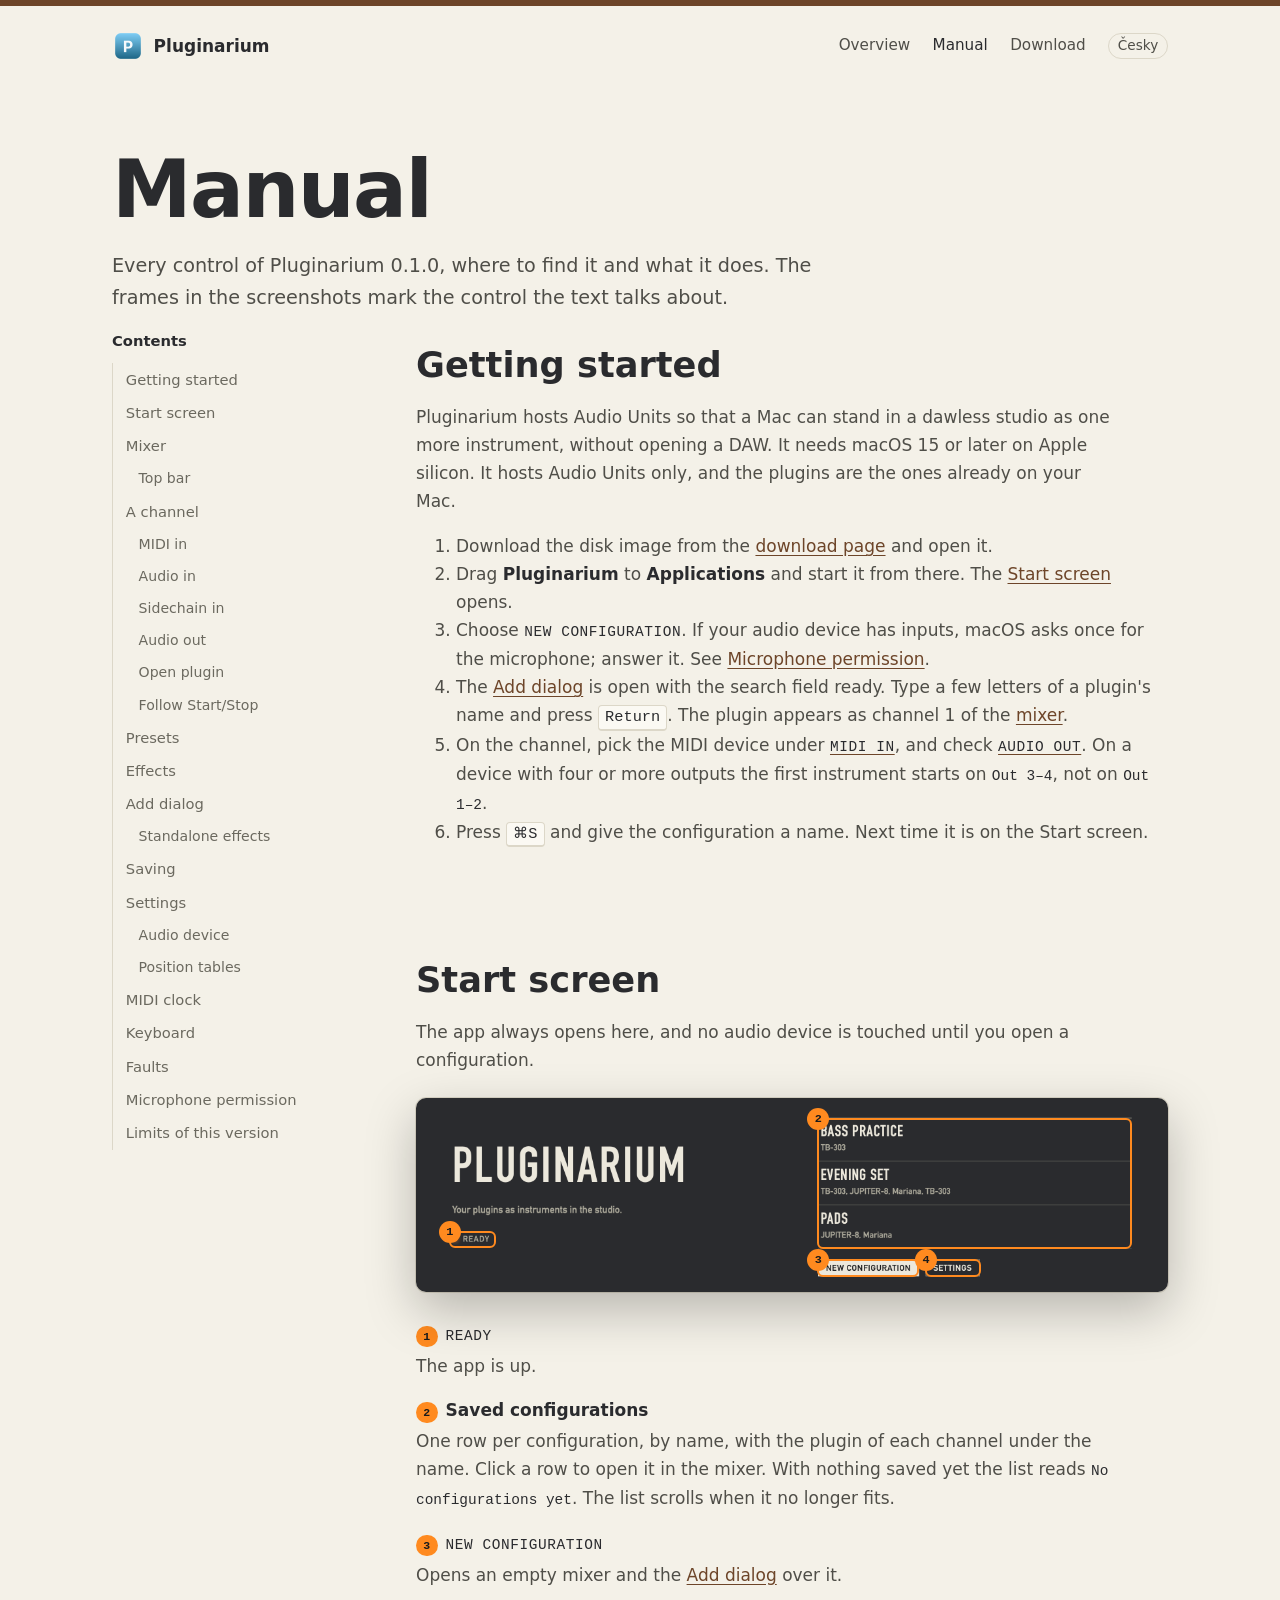
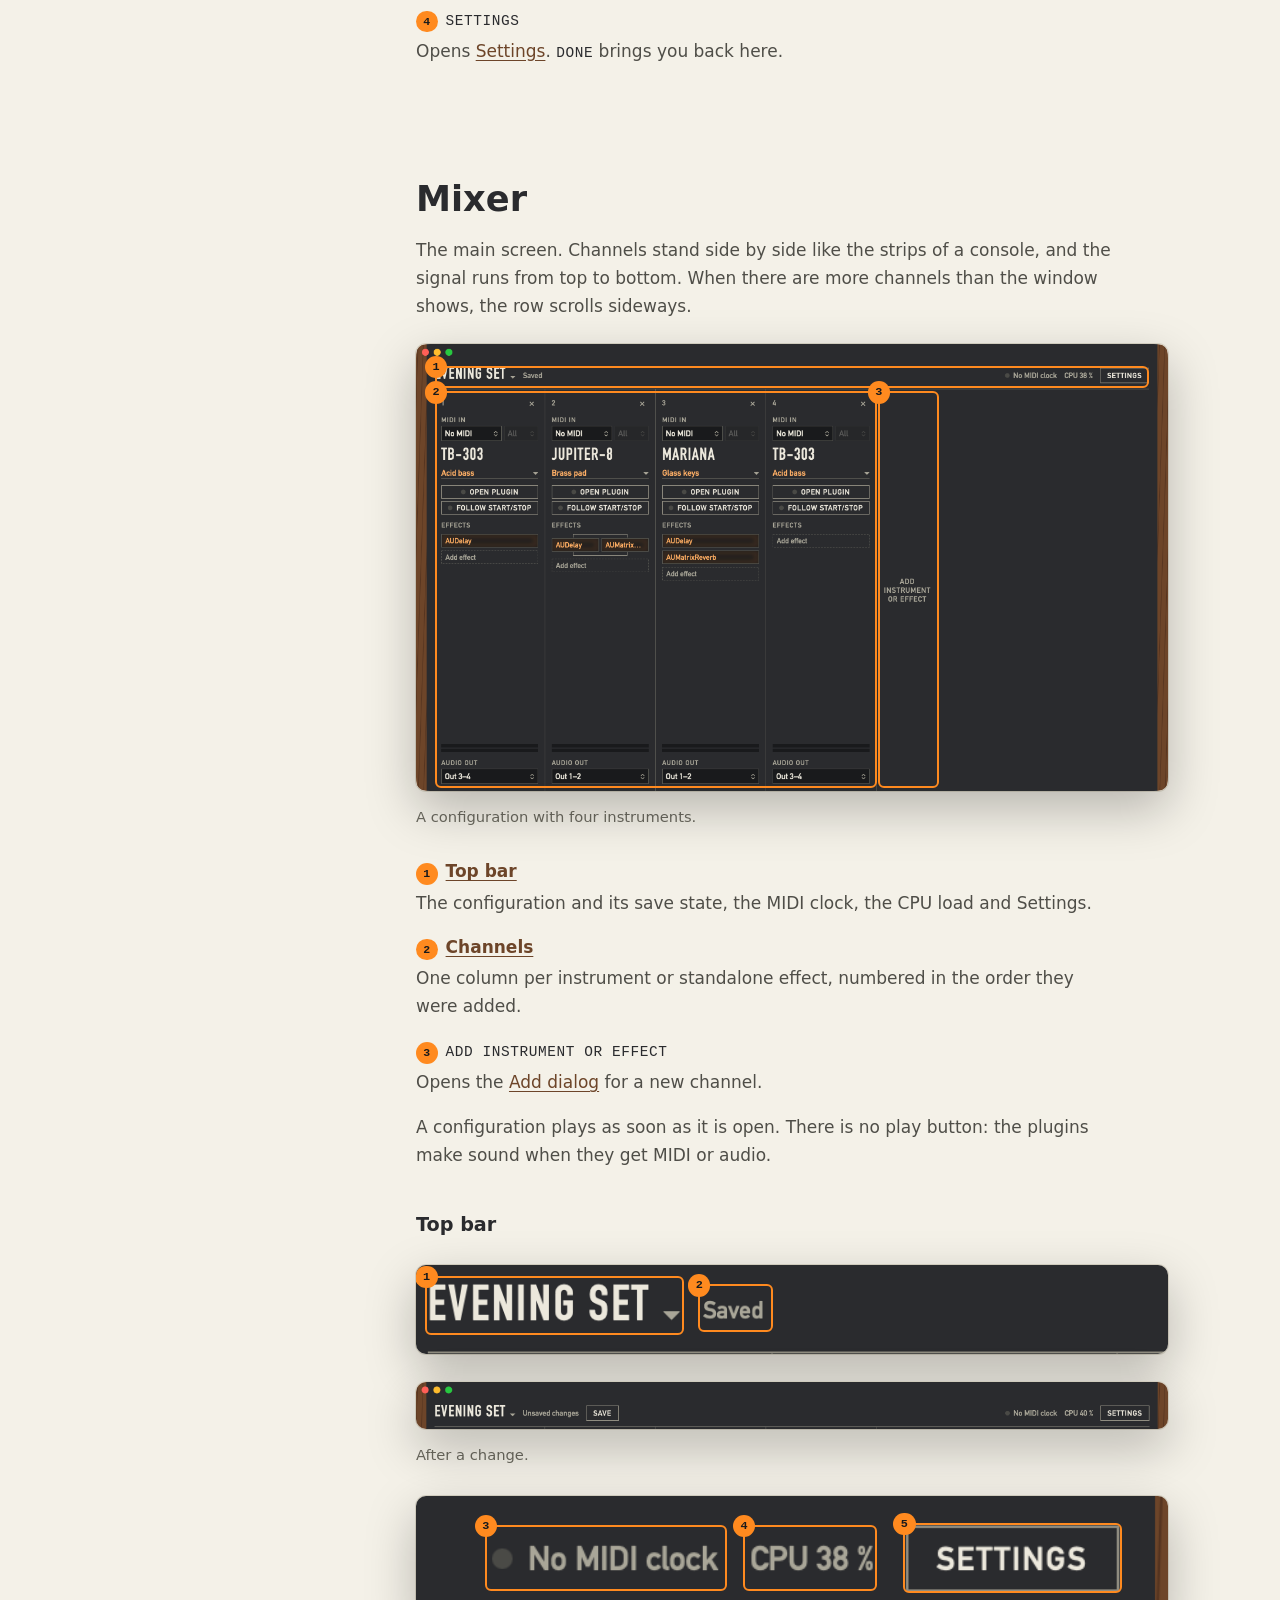
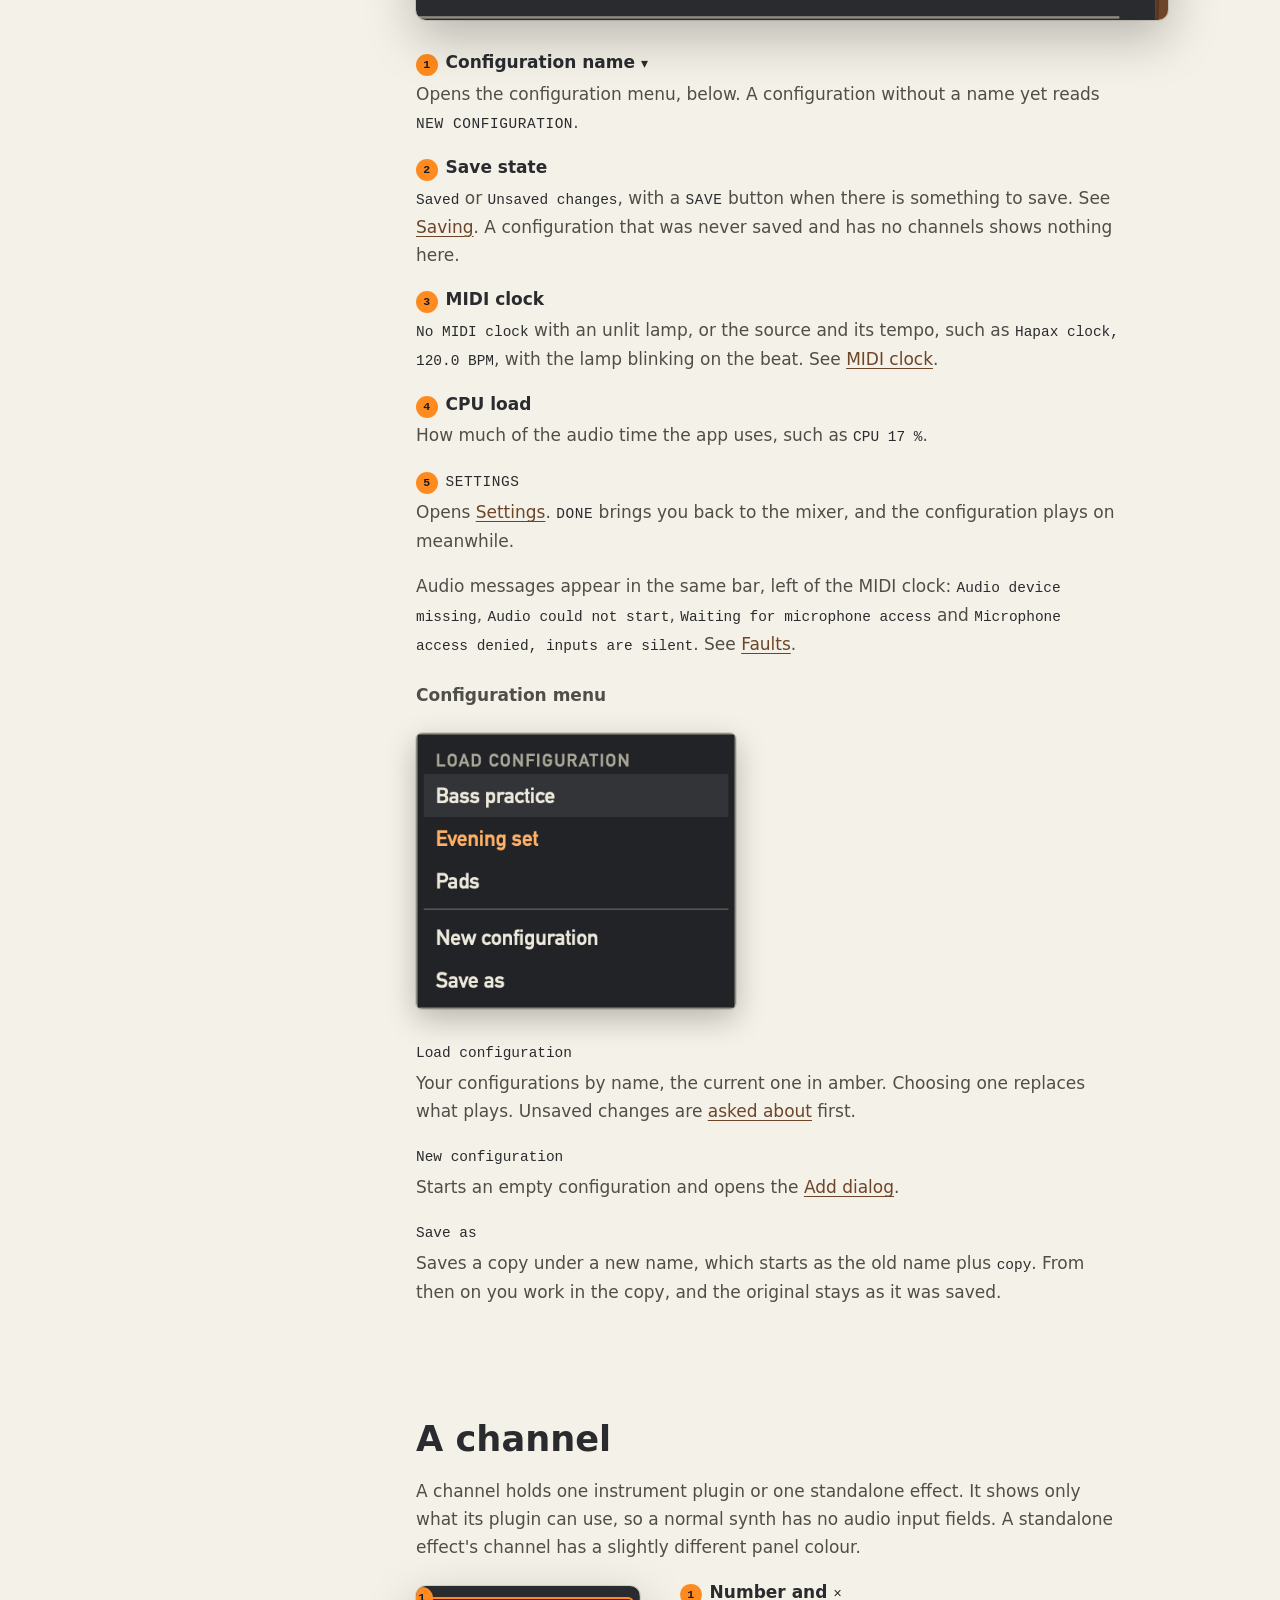
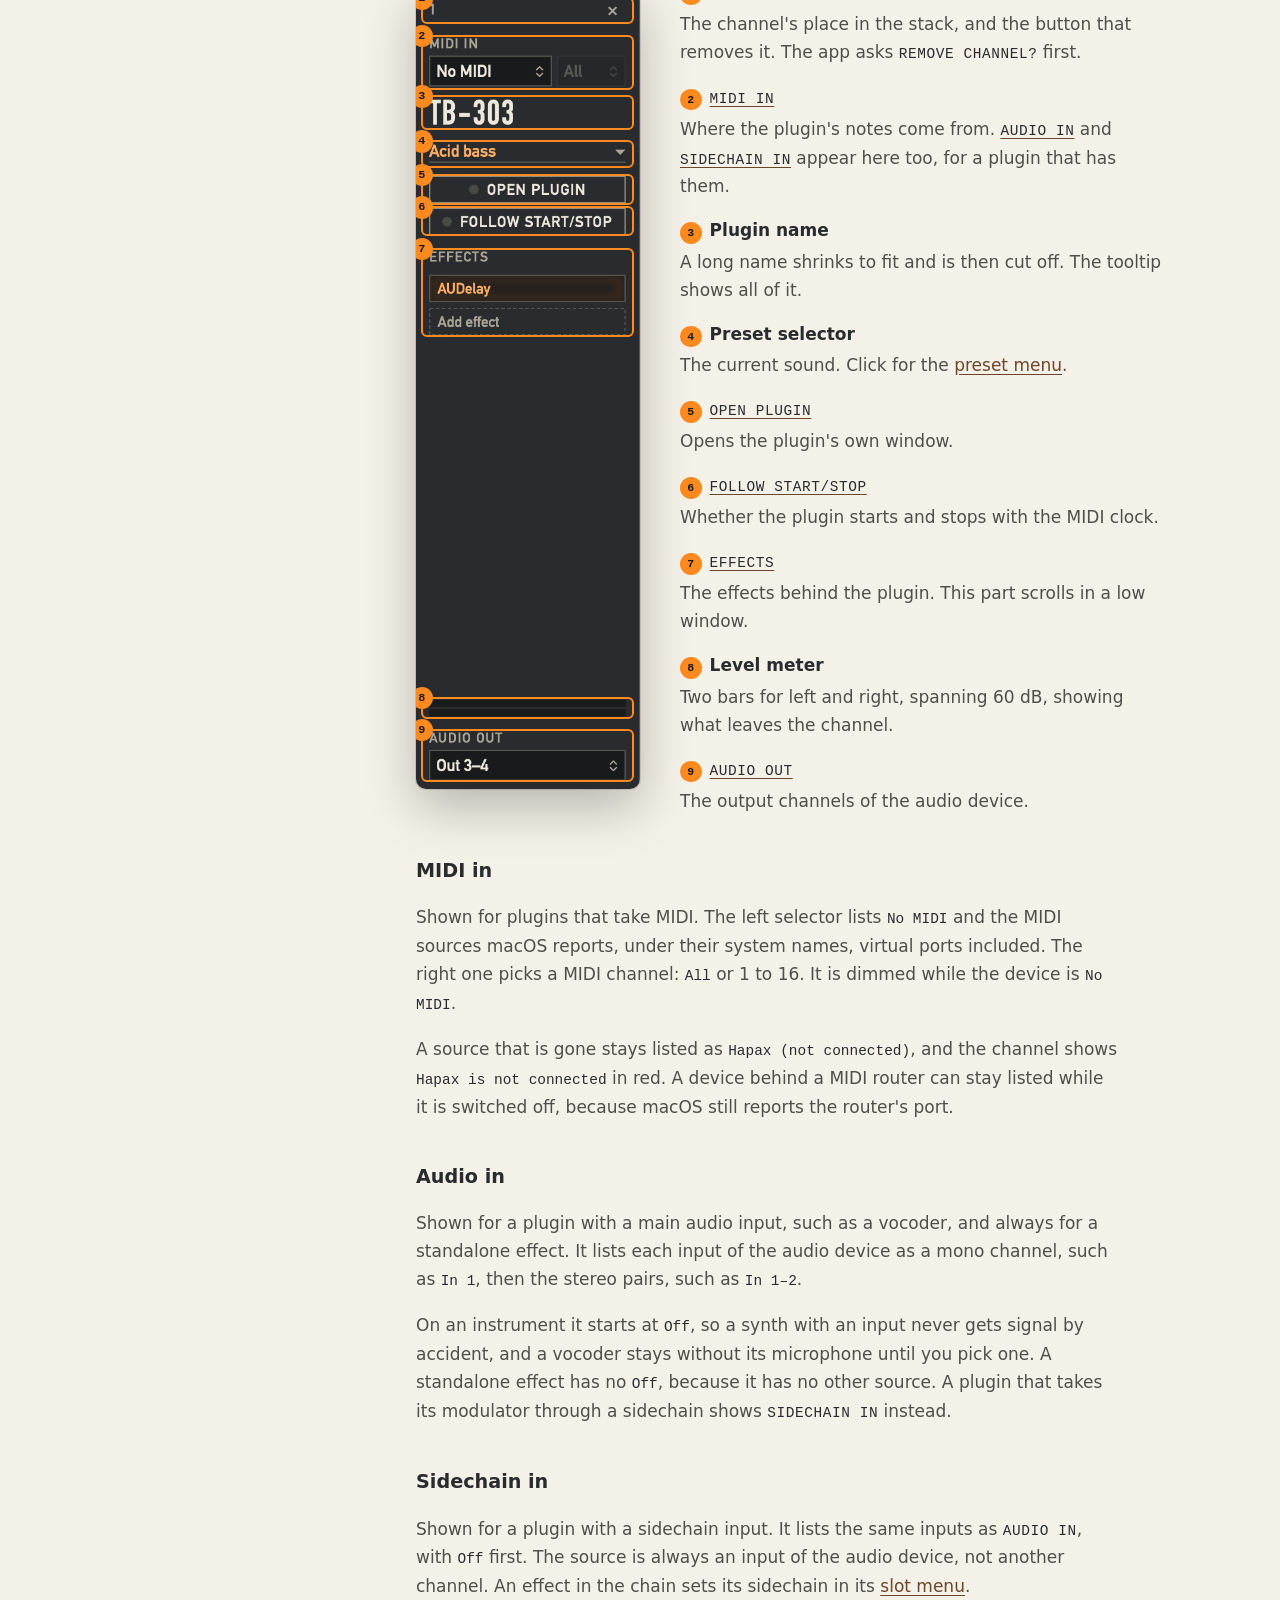
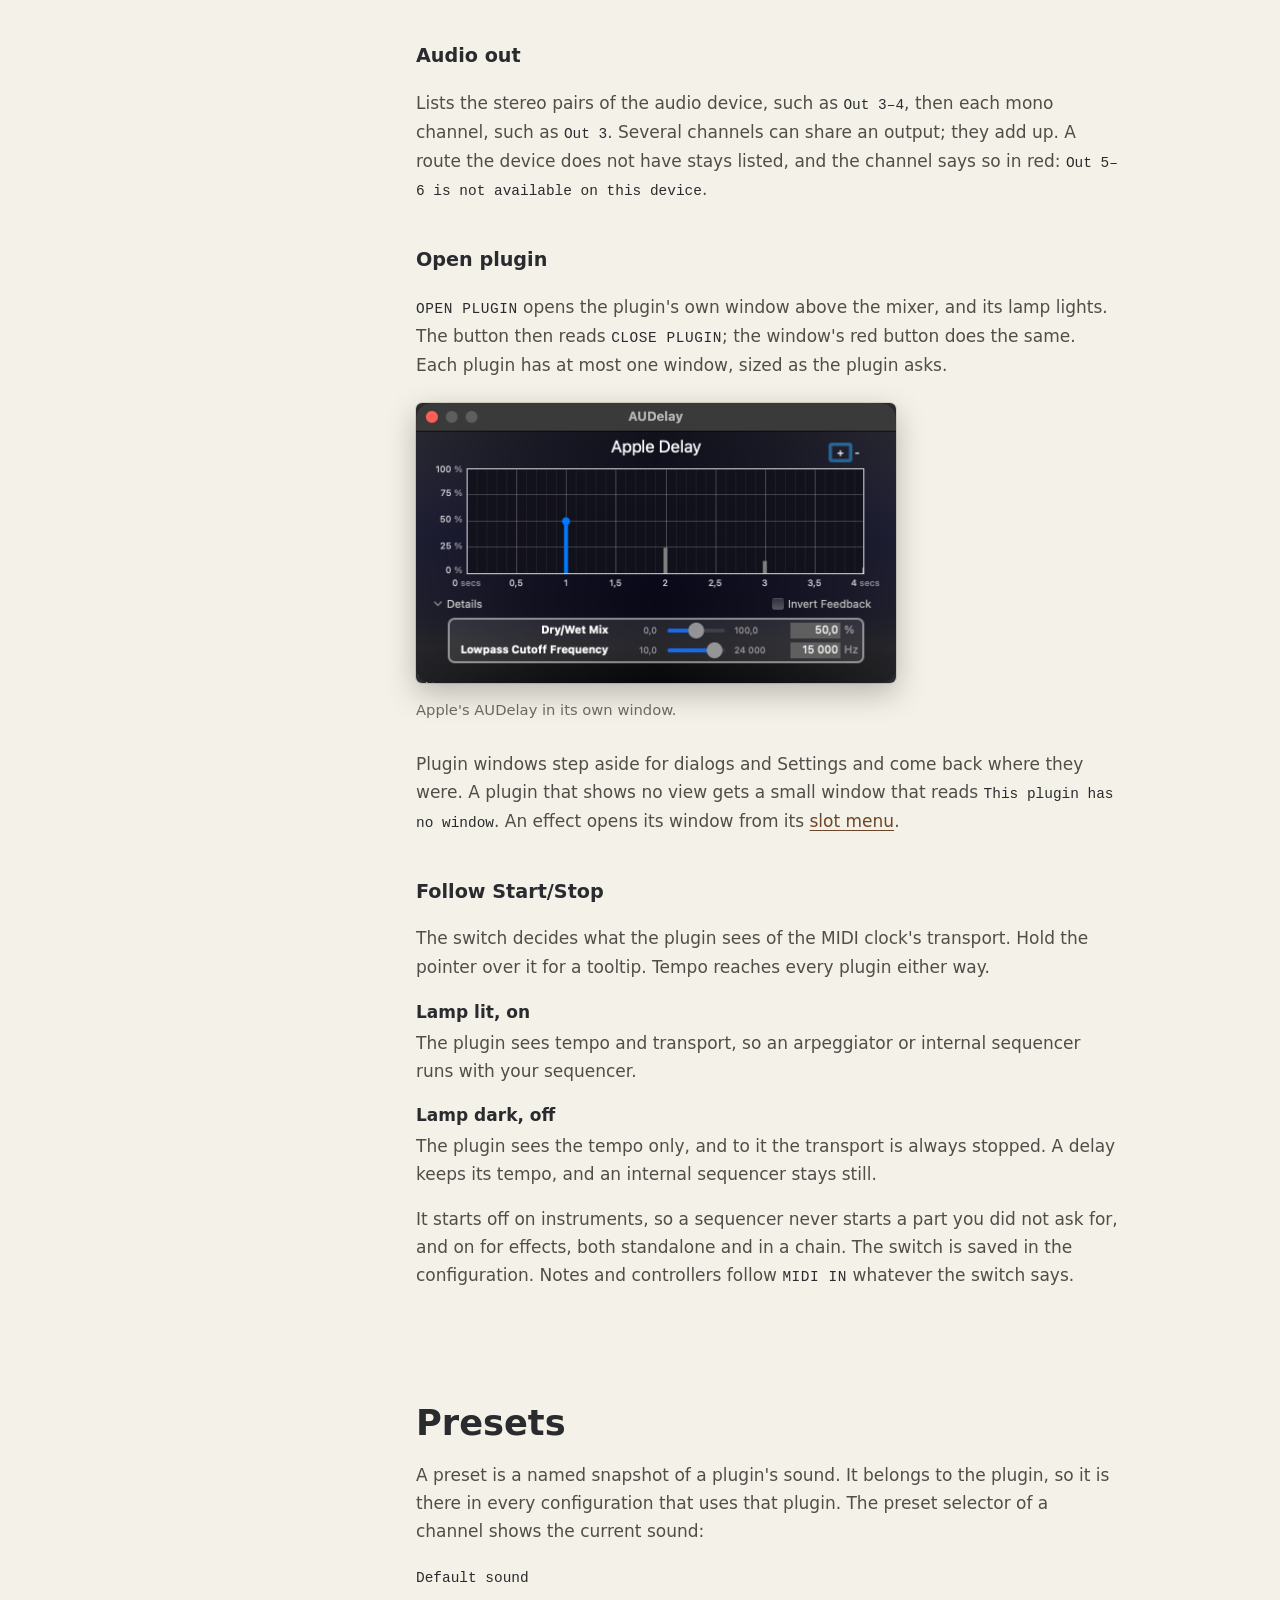
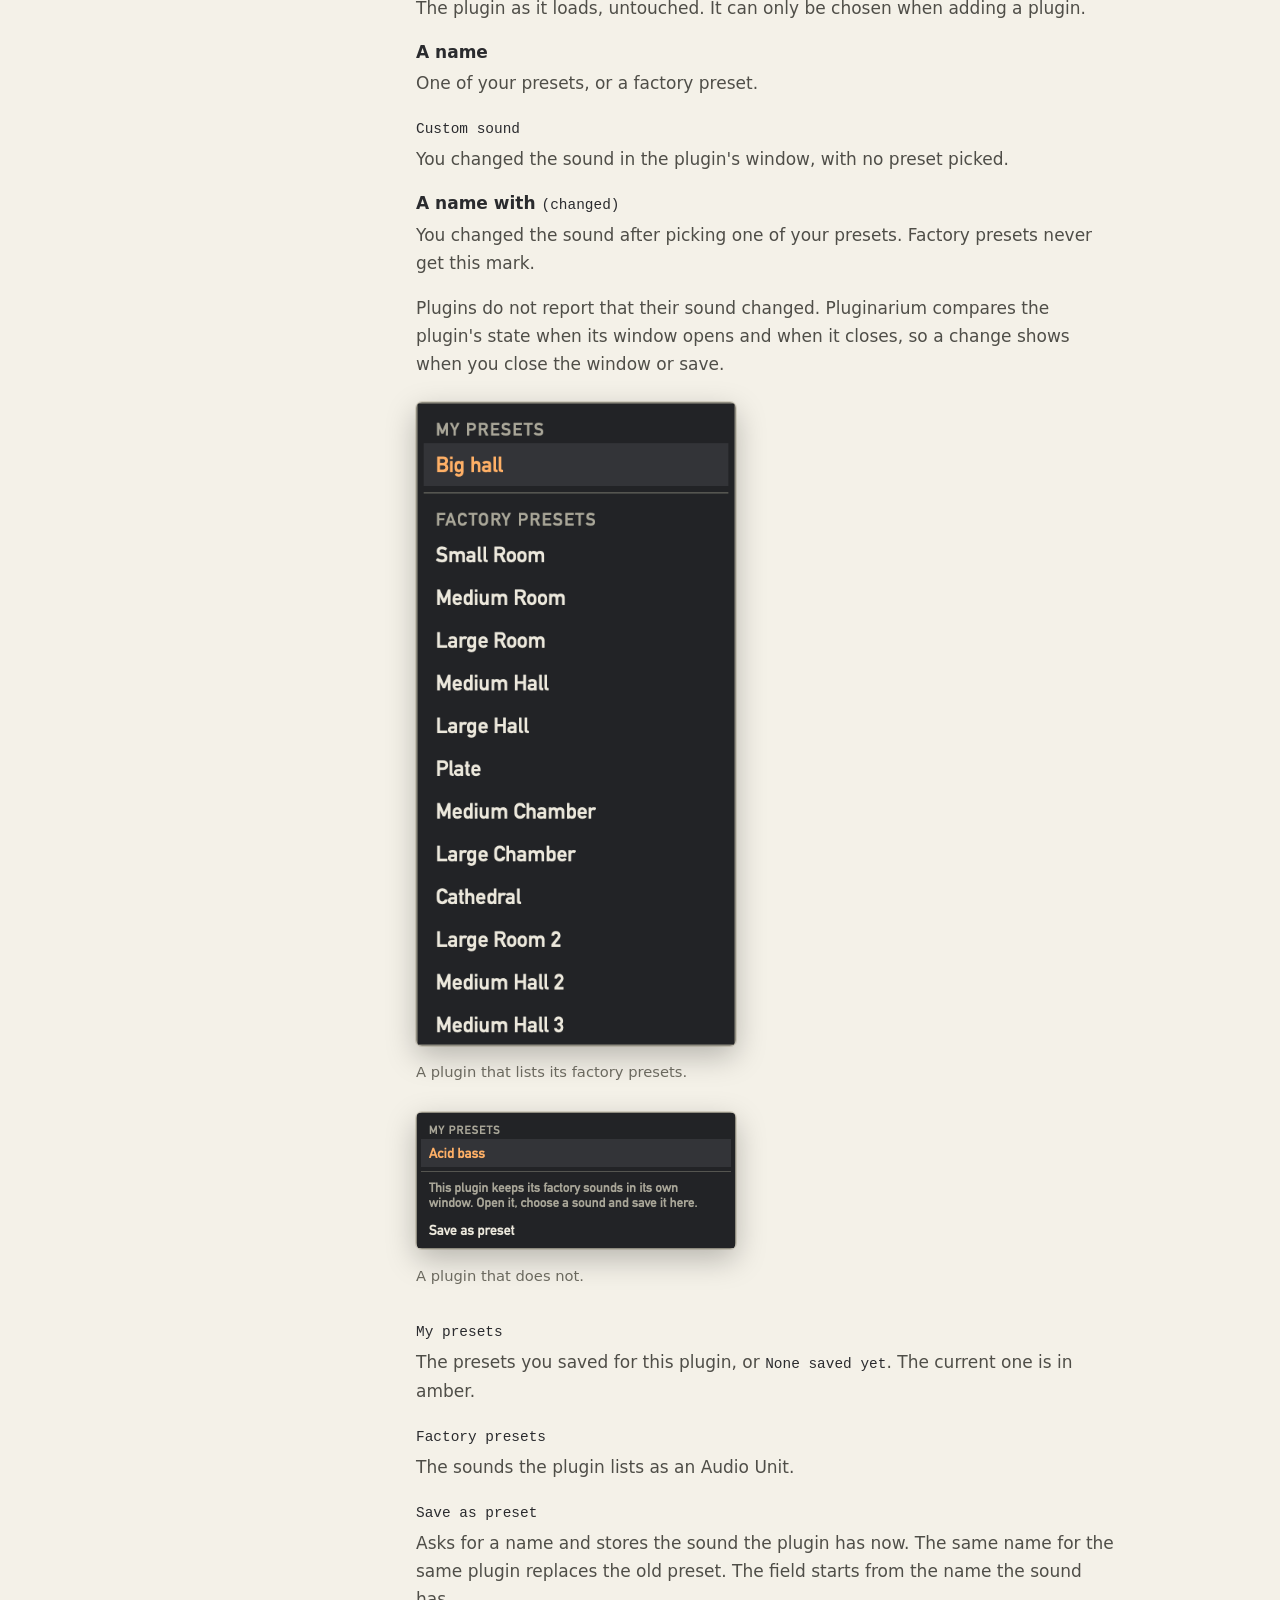
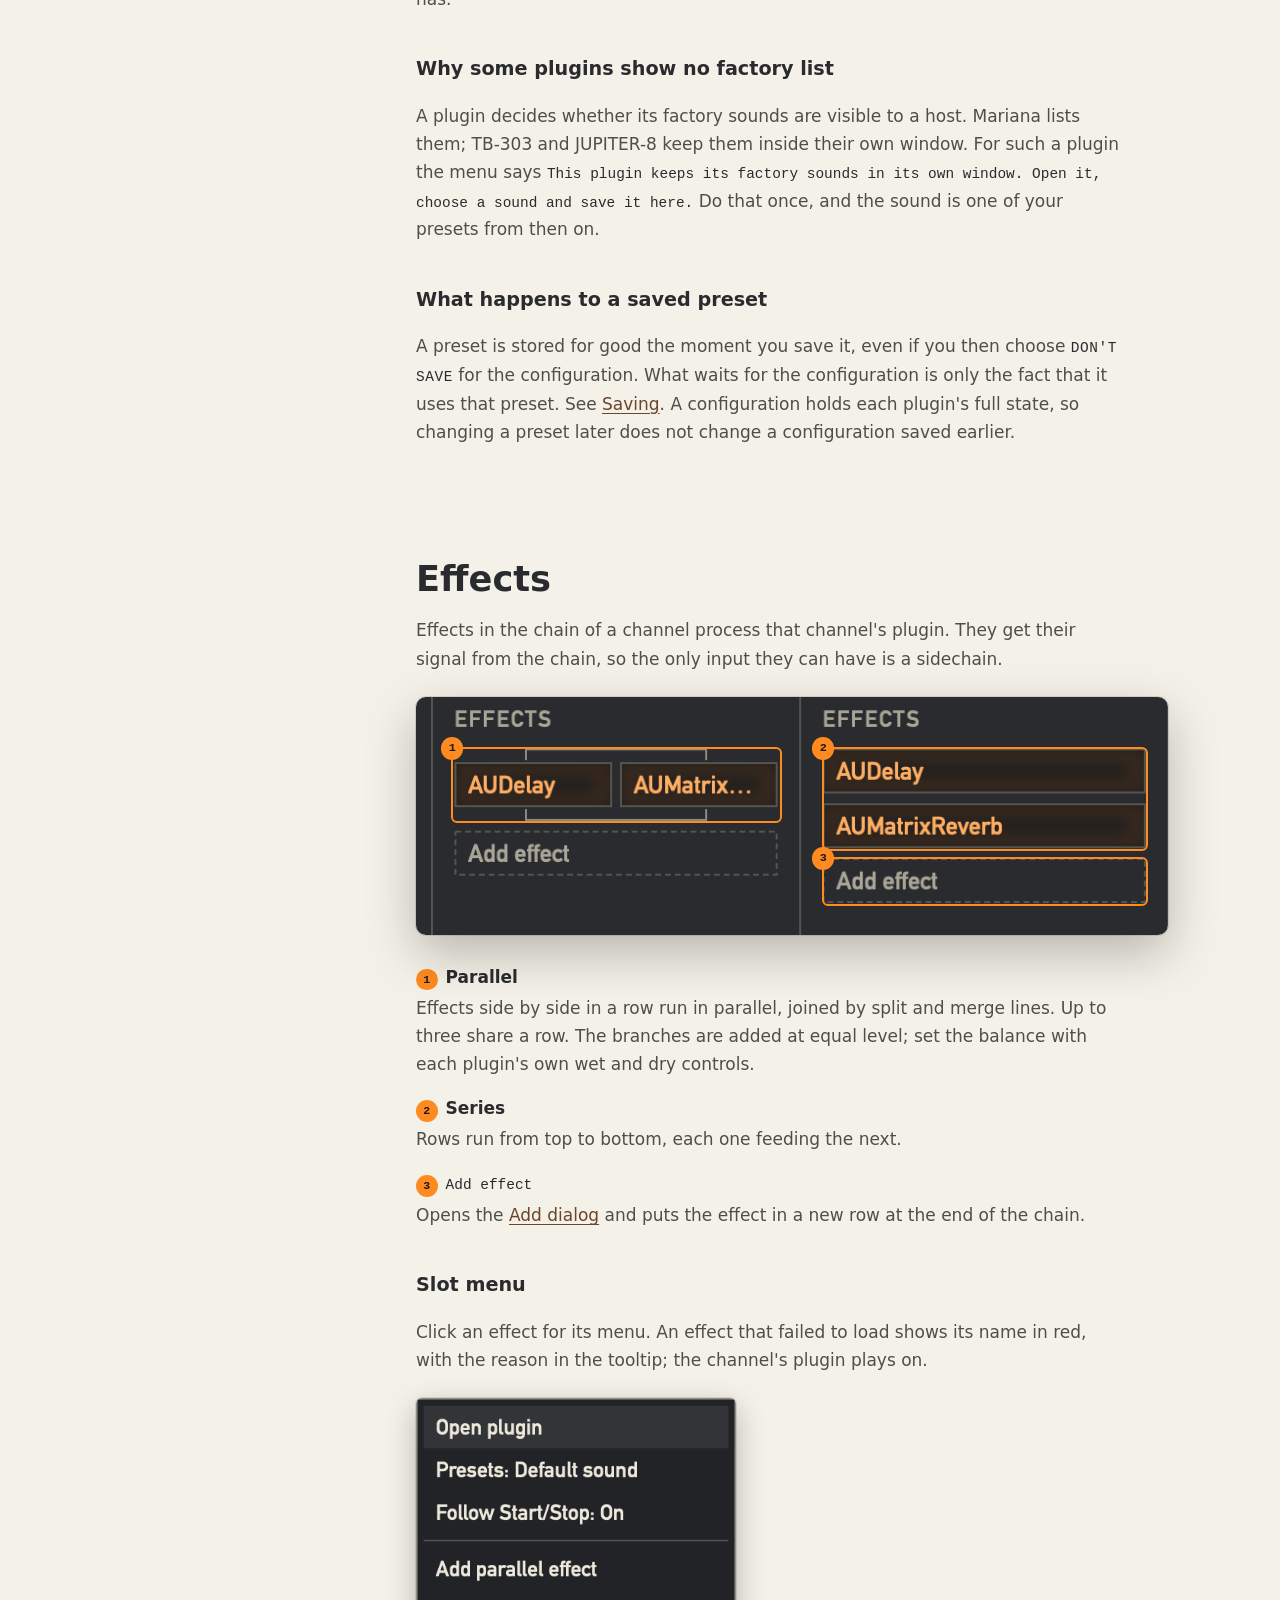
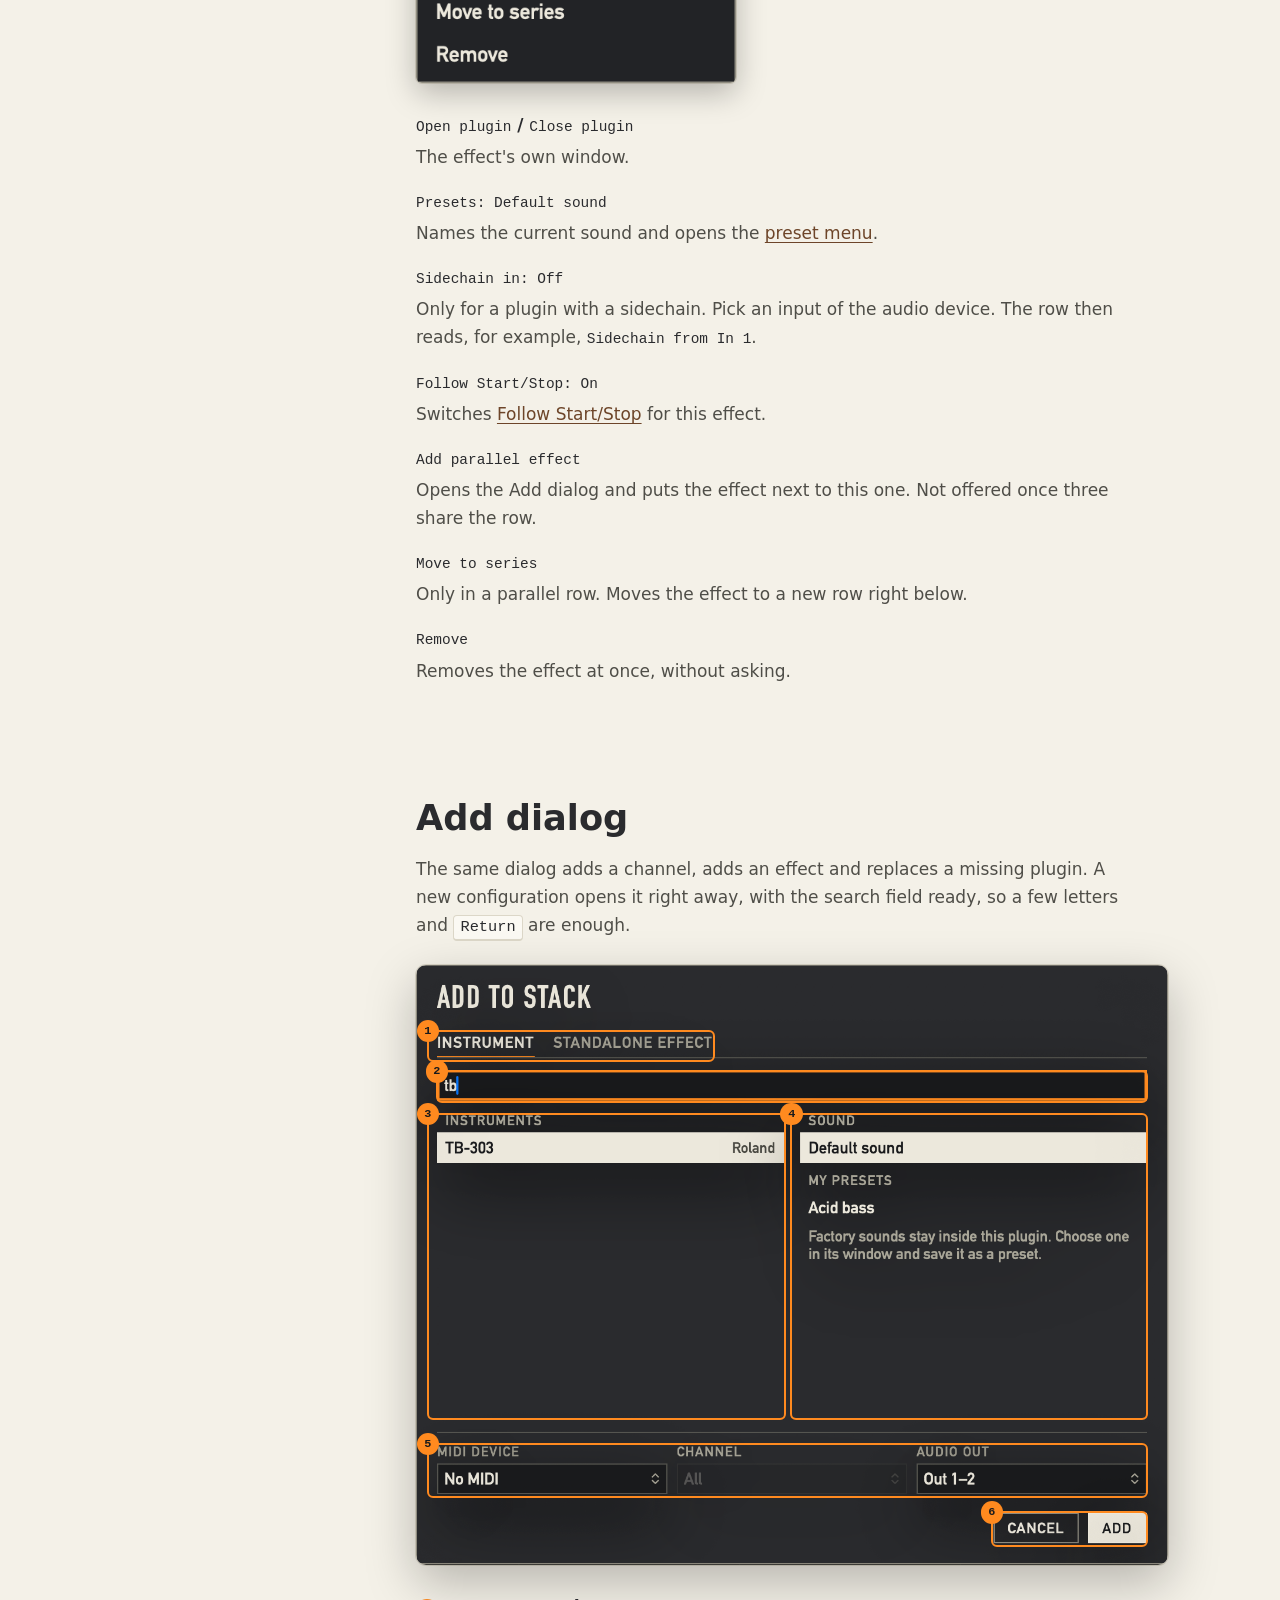
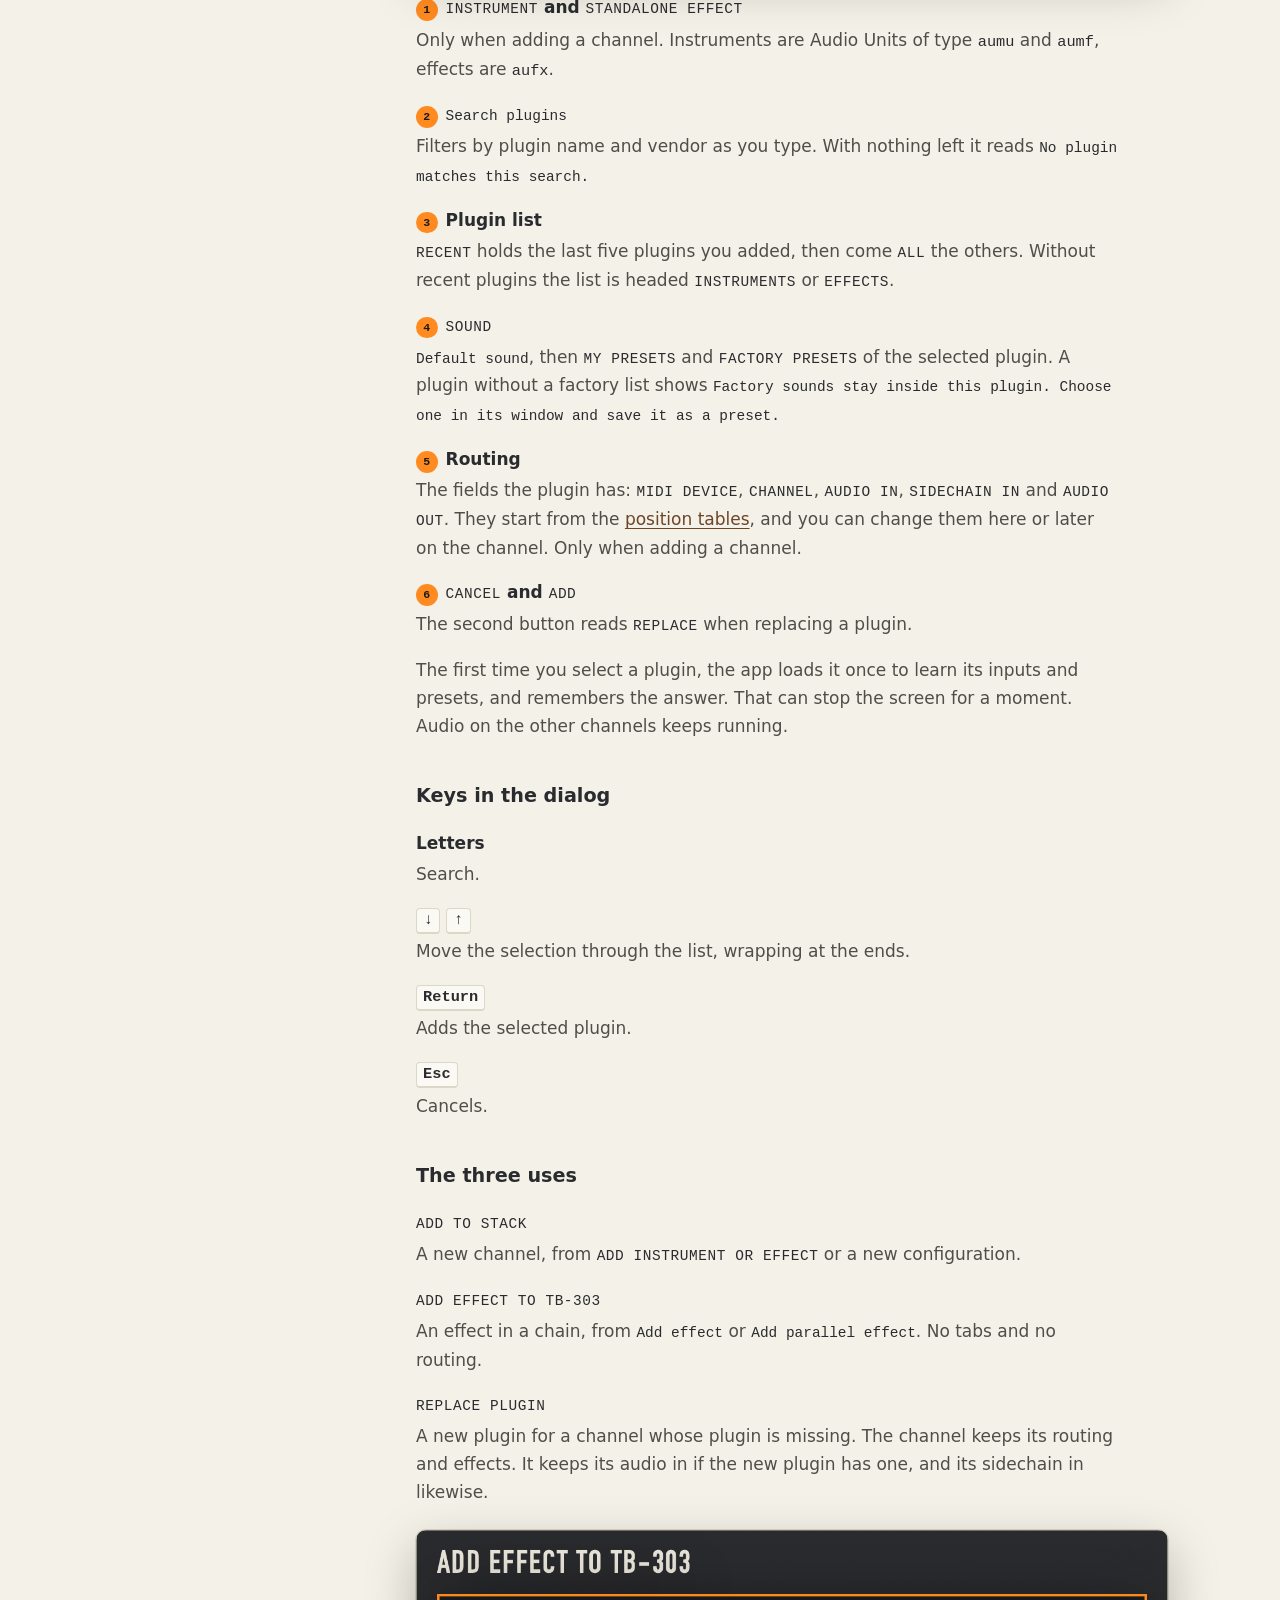
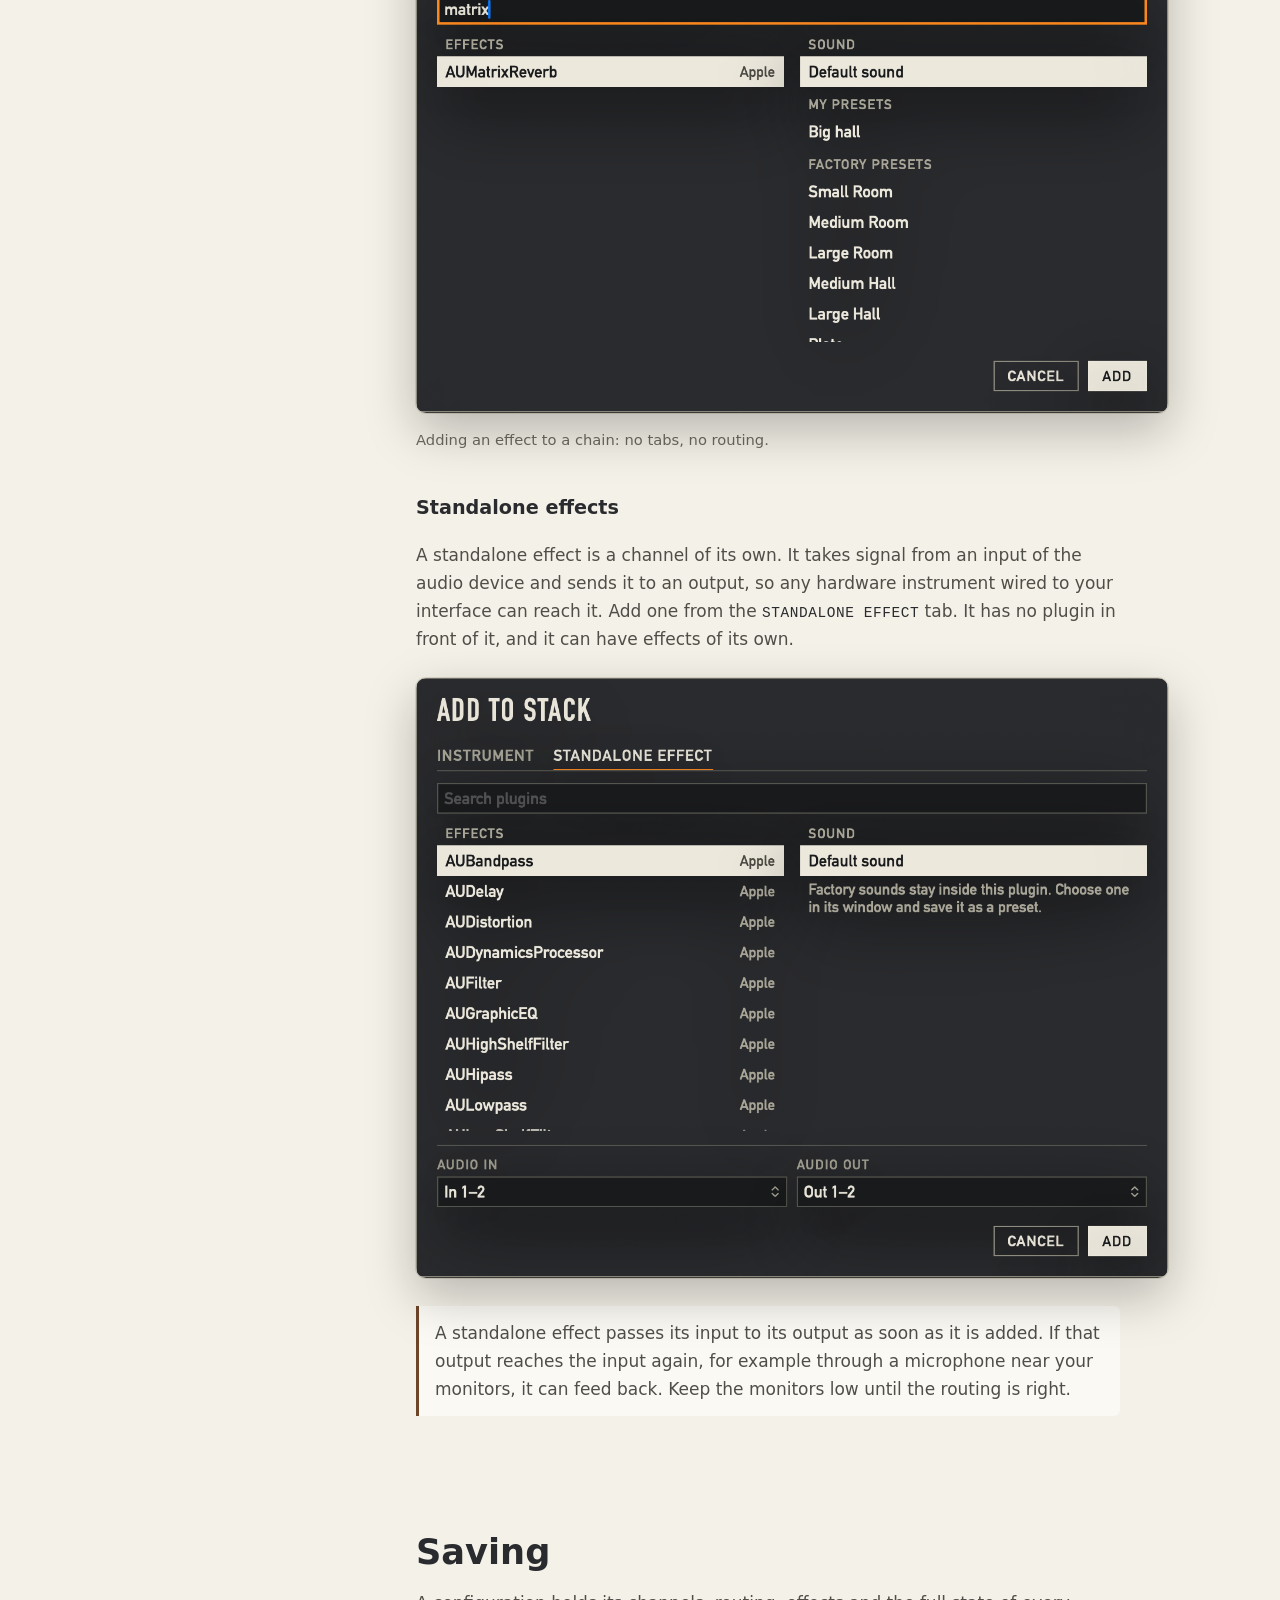
==== docs/manual.html @ f85dfdb6 "docs: add website and manual" ====
<!doctype html>
<html lang="en">
<head>
<meta charset="utf-8">
<meta name="viewport" content="width=device-width, initial-scale=1">
<title>Pluginarium Manual</title>
<meta name="description" content="The Pluginarium manual: every control, with marked screenshots.">
<link rel="alternate" hreflang="en" href="https://jiripisa.github.io/pluginarium/manual.html">
<link rel="alternate" hreflang="cs" href="https://jiripisa.github.io/pluginarium/cs/manual.html">
<link rel="alternate" hreflang="x-default" href="https://jiripisa.github.io/pluginarium/manual.html">
<link rel="icon" href="assets/icon.png">
<link rel="stylesheet" href="assets/site.css">
<link rel="stylesheet" href="assets/manual.css">
</head>
<body>

<header class="wrap masthead">
  <a class="brand" href="index.html"><img src="assets/icon.png" alt="" width="32" height="32">Pluginarium</a>
  <nav aria-label="Site">
    <a href="index.html">Overview</a>
    <a href="manual.html" aria-current="page">Manual</a>
    <a href="index.html#get">Download</a>
    <a class="lang" href="cs/manual.html" hreflang="cs" lang="cs">Česky</a>
  </nav>
</header>

<main>
  <div class="wrap title">
    <h1>Manual</h1>
    <p>Every control of Pluginarium 0.1.0, where to find it and what it does.
    The frames in the screenshots mark the control the text talks about.</p>
  </div>

  <div class="wrap layout">
    <nav class="toc" aria-label="Contents">
      <p>Contents</p>
      <ol>
        <li><a href="#start">Getting started</a></li>
        <li><a href="#start-screen">Start screen</a></li>
        <li><a href="#mixer">Mixer</a>
          <ol>
            <li><a href="#topbar">Top bar</a></li>
          </ol>
        </li>
        <li><a href="#channel">A channel</a>
          <ol>
            <li><a href="#midi-in">MIDI in</a></li>
            <li><a href="#audio-in">Audio in</a></li>
            <li><a href="#sidechain-in">Sidechain in</a></li>
            <li><a href="#audio-out">Audio out</a></li>
            <li><a href="#open-plugin">Open plugin</a></li>
            <li><a href="#follow">Follow Start/Stop</a></li>
          </ol>
        </li>
        <li><a href="#presets">Presets</a></li>
        <li><a href="#effects">Effects</a></li>
        <li><a href="#add">Add dialog</a>
          <ol>
            <li><a href="#standalone">Standalone effects</a></li>
          </ol>
        </li>
        <li><a href="#saving">Saving</a></li>
        <li><a href="#settings">Settings</a>
          <ol>
            <li><a href="#device">Audio device</a></li>
            <li><a href="#positions">Position tables</a></li>
          </ol>
        </li>
        <li><a href="#clock">MIDI clock</a></li>
        <li><a href="#keys">Keyboard</a></li>
        <li><a href="#faults">Faults</a></li>
        <li><a href="#microphone">Microphone permission</a></li>
        <li><a href="#limits">Limits of this version</a></li>
      </ol>
    </nav>

    <article>

      <section id="start">
        <h2>Getting started</h2>
        <p>Pluginarium hosts Audio Units so that a Mac can stand in a dawless studio as one
        more instrument, without opening a DAW. It needs macOS 15 or later on Apple silicon.
        It hosts Audio Units only, and the plugins are the ones already on your Mac.</p>
        <ol>
          <li>Download the disk image from the <a href="index.html#get">download page</a>
          and open it.</li>
          <li>Drag <b>Pluginarium</b> to <b>Applications</b> and start it from there. The
          <a href="#start-screen">Start screen</a> opens.</li>
          <li>Choose <span class="ui caps">New configuration</span>. If your audio device has
          inputs, macOS asks once for the microphone; answer it. See
          <a href="#microphone">Microphone permission</a>.</li>
          <li>The <a href="#add">Add dialog</a> is open with the search field ready. Type a few
          letters of a plugin's name and press <kbd>Return</kbd>. The plugin appears as channel 1
          of the <a href="#mixer">mixer</a>.</li>
          <li>On the channel, pick the MIDI device under <a href="#midi-in"><span class="ui caps">MIDI in</span></a>,
          and check <a href="#audio-out"><span class="ui caps">Audio out</span></a>. On a device
          with four or more outputs the first instrument starts on <span class="ui">Out 3–4</span>,
          not on <span class="ui">Out 1–2</span>.</li>
          <li>Press <kbd>⌘S</kbd> and give the configuration a name. Next time it is on the
          Start screen.</li>
        </ol>
      </section>

      <section id="start-screen">
        <h2>Start screen</h2>
        <p>The app always opens here, and no audio device is touched until you open a
        configuration.</p>
        <figure class="fig">
          <div class="view" style="--iw:2560;--ih:1520;--zx:5;--zy:30;--zw:90;--zh:39">
            <img src="assets/manual/start.png" alt="The Start screen: the Pluginarium wordmark and a Ready lamp on the left, three saved configurations and the New configuration and Settings buttons on the right.">
            <span class="mark" style="--x:8.9;--y:56.8;--w:5.7;--h:3.5"><b>1</b></span>
            <span class="mark" style="--x:53;--y:34;--w:37.7;--h:26.5"><b>2</b></span>
            <span class="mark" style="--x:53;--y:62.4;--w:12.2;--h:3.6"><b>3</b></span>
            <span class="mark" style="--x:65.9;--y:62.4;--w:6.7;--h:3.6"><b>4</b></span>
          </div>
        </figure>
        <dl class="controls">
          <dt><span class="n">1</span><span class="ui caps">Ready</span></dt>
          <dd>The app is up.</dd>
          <dt><span class="n">2</span>Saved configurations</dt>
          <dd>One row per configuration, by name, with the plugin of each channel under the
          name. Click a row to open it in the mixer. With nothing saved yet the list reads
          <span class="ui">No configurations yet</span>. The list scrolls when it no longer
          fits.</dd>
          <dt><span class="n">3</span><span class="ui caps">New configuration</span></dt>
          <dd>Opens an empty mixer and the <a href="#add">Add dialog</a> over it.</dd>
          <dt><span class="n">4</span><span class="ui caps">Settings</span></dt>
          <dd>Opens <a href="#settings">Settings</a>. <span class="ui caps">Done</span> brings
          you back here.</dd>
        </dl>
      </section>

      <section id="mixer">
        <h2>Mixer</h2>
        <p>The main screen. Channels stand side by side like the strips of a console, and the
        signal runs from top to bottom. When there are more channels than the window shows,
        the row scrolls sideways.</p>
        <figure class="fig">
          <div class="view" style="--iw:2560;--ih:1520">
            <img src="assets/manual/mixer.png" alt="The mixer with the configuration Evening set: a top bar, four instrument channels with effects, and the column for adding a channel.">
            <span class="mark" style="--x:2.5;--y:4.8;--w:95;--h:5.1"><b>1</b></span>
            <span class="mark" style="--x:2.5;--y:10.6;--w:58.8;--h:88.8"><b>2</b></span>
            <span class="mark" style="--x:61.4;--y:10.6;--w:8.1;--h:88.8"><b>3</b></span>
          </div>
          <figcaption>A configuration with four instruments.</figcaption>
        </figure>
        <dl class="controls">
          <dt><span class="n">1</span><a href="#topbar">Top bar</a></dt>
          <dd>The configuration and its save state, the MIDI clock, the CPU load and Settings.</dd>
          <dt><span class="n">2</span><a href="#channel">Channels</a></dt>
          <dd>One column per instrument or standalone effect, numbered in the order they were
          added.</dd>
          <dt><span class="n">3</span><span class="ui caps">Add instrument or effect</span></dt>
          <dd>Opens the <a href="#add">Add dialog</a> for a new channel.</dd>
        </dl>
        <p>A configuration plays as soon as it is open. There is no play button: the plugins
        make sound when they get MIDI or audio.</p>

        <h3 id="topbar">Top bar</h3>
        <figure class="fig">
          <div class="view" style="--iw:2560;--ih:1520;--zx:2;--zy:3.8;--zw:32;--zh:6.4">
            <img src="assets/manual/mixer.png" alt="The left end of the top bar: the configuration name with its menu arrow, and the word Saved.">
            <span class="mark" style="--x:2.4;--y:4.6;--w:11;--h:4.2"><b>1</b></span>
            <span class="mark" style="--x:14;--y:5.2;--w:3.2;--h:3.4"><b>2</b></span>
          </div>
        </figure>
        <figure class="fig">
          <div class="view" style="--iw:2558;--ih:160">
            <img src="assets/manual/topbar-unsaved.png" alt="The top bar after a change: Unsaved changes and a Save button next to the configuration name.">
          </div>
          <figcaption>After a change.</figcaption>
        </figure>
        <figure class="fig">
          <div class="view" style="--iw:2560;--ih:1520;--zx:76;--zy:3.8;--zw:23;--zh:6.4">
            <img src="assets/manual/mixer.png" alt="The right end of the top bar: No MIDI clock with an unlit lamp, the CPU load and the Settings button.">
            <span class="mark" style="--x:78.1;--y:5.3;--w:7.4;--h:3.4"><b>3</b></span>
            <span class="mark" style="--x:86;--y:5.3;--w:4.1;--h:3.4"><b>4</b></span>
            <span class="mark" style="--x:90.9;--y:5.2;--w:6.7;--h:3.6"><b>5</b></span>
          </div>
        </figure>
        <dl class="controls">
          <dt><span class="n">1</span>Configuration name <span class="ui">▾</span></dt>
          <dd>Opens the configuration menu, below. A configuration without a name yet reads
          <span class="ui caps">New configuration</span>.</dd>
          <dt><span class="n">2</span>Save state</dt>
          <dd><span class="ui">Saved</span> or <span class="ui">Unsaved changes</span>, with a
          <span class="ui caps">Save</span> button when there is something to save. See
          <a href="#saving">Saving</a>. A configuration that was never saved and has no
          channels shows nothing here.</dd>
          <dt><span class="n">3</span>MIDI clock</dt>
          <dd><span class="ui">No MIDI clock</span> with an unlit lamp, or the source and its
          tempo, such as <span class="ui">Hapax clock, 120.0 BPM</span>, with the lamp blinking
          on the beat. See <a href="#clock">MIDI clock</a>.</dd>
          <dt><span class="n">4</span>CPU load</dt>
          <dd>How much of the audio time the app uses, such as <span class="ui">CPU 17 %</span>.</dd>
          <dt><span class="n">5</span><span class="ui caps">Settings</span></dt>
          <dd>Opens <a href="#settings">Settings</a>. <span class="ui caps">Done</span> brings
          you back to the mixer, and the configuration plays on meanwhile.</dd>
        </dl>
        <p>Audio messages appear in the same bar, left of the MIDI clock:
        <span class="ui">Audio device missing</span>, <span class="ui">Audio could not start</span>,
        <span class="ui">Waiting for microphone access</span> and
        <span class="ui">Microphone access denied, inputs are silent</span>. See
        <a href="#faults">Faults</a>.</p>

        <h4>Configuration menu</h4>
        <figure class="fig small">
          <img src="assets/manual/menu-configuration.png" alt="The configuration menu: Load configuration with three names, the current one in amber, then New configuration and Save as.">
        </figure>
        <dl class="controls">
          <dt><span class="ui">Load configuration</span></dt>
          <dd>Your configurations by name, the current one in amber. Choosing one replaces what
          plays. Unsaved changes are <a href="#saving">asked about</a> first.</dd>
          <dt><span class="ui">New configuration</span></dt>
          <dd>Starts an empty configuration and opens the <a href="#add">Add dialog</a>.</dd>
          <dt><span class="ui">Save as</span></dt>
          <dd>Saves a copy under a new name, which starts as the old name plus
          <span class="ui">copy</span>. From then on you work in the copy, and the original
          stays as it was saved.</dd>
        </dl>
      </section>

      <section id="channel">
        <h2>A channel</h2>
        <p>A channel holds one instrument plugin or one standalone effect. It shows only what
        its plugin can use, so a normal synth has no audio input fields. A standalone effect's
        channel has a slightly different panel colour.</p>
        <div class="side">
          <figure class="fig">
            <div class="view" style="--iw:2560;--ih:1520;--zx:2.5;--zy:10.6;--zw:14.7;--zh:88.8">
              <img src="assets/manual/mixer.png" alt="One channel from top to bottom: number and remove button, MIDI in, plugin name, preset selector, Open plugin, Follow Start/Stop, effects, level meter and Audio out.">
              <span class="mark" style="--x:2.8;--y:11.9;--w:14;--h:2.9"><b>1</b></span>
              <span class="mark" style="--x:2.8;--y:16;--w:14;--h:6.1"><b>2</b></span>
              <span class="mark" style="--x:2.8;--y:22.7;--w:14;--h:3.8"><b>3</b></span>
              <span class="mark" style="--x:2.8;--y:27.7;--w:14;--h:3"><b>4</b></span>
              <span class="mark" style="--x:2.8;--y:31.4;--w:14;--h:3.4"><b>5</b></span>
              <span class="mark" style="--x:2.8;--y:35;--w:14;--h:3.3"><b>6</b></span>
              <span class="mark" style="--x:2.8;--y:39.6;--w:14;--h:9.8"><b>7</b></span>
              <span class="mark" style="--x:2.8;--y:89.2;--w:14;--h:2.4"><b>8</b></span>
              <span class="mark" style="--x:2.8;--y:92.7;--w:14;--h:5.9"><b>9</b></span>
            </div>
          </figure>
          <dl class="controls">
            <dt><span class="n">1</span>Number and <span class="ui">×</span></dt>
            <dd>The channel's place in the stack, and the button that removes it. The app asks
            <span class="ui caps">Remove channel?</span> first.</dd>
            <dt><span class="n">2</span><a href="#midi-in"><span class="ui caps">MIDI in</span></a></dt>
            <dd>Where the plugin's notes come from. <a href="#audio-in"><span class="ui caps">Audio in</span></a>
            and <a href="#sidechain-in"><span class="ui caps">Sidechain in</span></a> appear here
            too, for a plugin that has them.</dd>
            <dt><span class="n">3</span>Plugin name</dt>
            <dd>A long name shrinks to fit and is then cut off. The tooltip shows all of it.</dd>
            <dt><span class="n">4</span>Preset selector</dt>
            <dd>The current sound. Click for the <a href="#presets">preset menu</a>.</dd>
            <dt><span class="n">5</span><a href="#open-plugin"><span class="ui caps">Open plugin</span></a></dt>
            <dd>Opens the plugin's own window.</dd>
            <dt><span class="n">6</span><a href="#follow"><span class="ui caps">Follow Start/Stop</span></a></dt>
            <dd>Whether the plugin starts and stops with the MIDI clock.</dd>
            <dt><span class="n">7</span><a href="#effects"><span class="ui caps">Effects</span></a></dt>
            <dd>The effects behind the plugin. This part scrolls in a low window.</dd>
            <dt><span class="n">8</span>Level meter</dt>
            <dd>Two bars for left and right, spanning 60 dB, showing what leaves the channel.</dd>
            <dt><span class="n">9</span><a href="#audio-out"><span class="ui caps">Audio out</span></a></dt>
            <dd>The output channels of the audio device.</dd>
          </dl>
        </div>

        <h3 id="midi-in">MIDI in</h3>
        <p>Shown for plugins that take MIDI. The left selector lists <span class="ui">No MIDI</span>
        and the MIDI sources macOS reports, under their system names, virtual ports included.
        The right one picks a MIDI channel: <span class="ui">All</span> or 1 to 16. It is dimmed
        while the device is <span class="ui">No MIDI</span>.</p>
        <p>A source that is gone stays listed as <span class="ui">Hapax (not connected)</span>,
        and the channel shows <span class="ui">Hapax is not connected</span> in red. A device
        behind a MIDI router can stay listed while it is switched off, because macOS still
        reports the router's port.</p>

        <h3 id="audio-in">Audio in</h3>
        <p>Shown for a plugin with a main audio input, such as a vocoder, and always for a
        standalone effect. It lists each input of the audio device as a mono channel, such as
        <span class="ui">In 1</span>, then the stereo pairs, such as <span class="ui">In 1–2</span>.</p>
        <p>On an instrument it starts at <span class="ui">Off</span>, so a synth with an input
        never gets signal by accident, and a vocoder stays without its microphone until you
        pick one. A standalone effect has no <span class="ui">Off</span>, because it has no
        other source. A plugin that takes its modulator through a sidechain shows
        <span class="ui caps">Sidechain in</span> instead.</p>

        <h3 id="sidechain-in">Sidechain in</h3>
        <p>Shown for a plugin with a sidechain input. It lists the same inputs as
        <span class="ui caps">Audio in</span>, with <span class="ui">Off</span> first. The source
        is always an input of the audio device, not another channel. An effect in the chain
        sets its sidechain in its <a href="#effect-menu">slot menu</a>.</p>

        <h3 id="audio-out">Audio out</h3>
        <p>Lists the stereo pairs of the audio device, such as <span class="ui">Out 3–4</span>,
        then each mono channel, such as <span class="ui">Out 3</span>. Several channels can share
        an output; they add up. A route the device does not have stays listed, and the channel
        says so in red: <span class="ui">Out 5–6 is not available on this device</span>.</p>

        <h3 id="open-plugin">Open plugin</h3>
        <p><span class="ui caps">Open plugin</span> opens the plugin's own window above the mixer,
        and its lamp lights. The button then reads <span class="ui caps">Close plugin</span>; the
        window's red button does the same. Each plugin has at most one window, sized as the
        plugin asks.</p>
        <figure class="fig medium">
          <img src="assets/manual/plugin-window.png" alt="The window of Apple's AUDelay, opened from Pluginarium.">
          <figcaption>Apple's AUDelay in its own window.</figcaption>
        </figure>
        <p>Plugin windows step aside for dialogs and Settings and come back where they were. A
        plugin that shows no view gets a small window that reads
        <span class="ui">This plugin has no window</span>. An effect opens its window from its
        <a href="#effect-menu">slot menu</a>.</p>

        <h3 id="follow">Follow Start/Stop</h3>
        <p>The switch decides what the plugin sees of the MIDI clock's transport. Hold the
        pointer over it for a tooltip. Tempo reaches every plugin either way.</p>
        <dl class="controls">
          <dt>Lamp lit, on</dt>
          <dd>The plugin sees tempo and transport, so an arpeggiator or internal sequencer runs
          with your sequencer.</dd>
          <dt>Lamp dark, off</dt>
          <dd>The plugin sees the tempo only, and to it the transport is always stopped. A delay
          keeps its tempo, and an internal sequencer stays still.</dd>
        </dl>
        <p>It starts off on instruments, so a sequencer never starts a part you did not ask for,
        and on for effects, both standalone and in a chain. The switch is saved in the
        configuration. Notes and controllers follow <span class="ui caps">MIDI in</span>
        whatever the switch says.</p>
      </section>

      <section id="presets">
        <h2>Presets</h2>
        <p>A preset is a named snapshot of a plugin's sound. It belongs to the plugin, so it is
        there in every configuration that uses that plugin. The preset selector of a channel
        shows the current sound:</p>
        <dl class="controls">
          <dt><span class="ui">Default sound</span></dt>
          <dd>The plugin as it loads, untouched. It can only be chosen when adding a plugin.</dd>
          <dt>A name</dt>
          <dd>One of your presets, or a factory preset.</dd>
          <dt><span class="ui">Custom sound</span></dt>
          <dd>You changed the sound in the plugin's window, with no preset picked.</dd>
          <dt>A name with <span class="ui">(changed)</span></dt>
          <dd>You changed the sound after picking one of your presets. Factory presets never
          get this mark.</dd>
        </dl>
        <p>Plugins do not report that their sound changed. Pluginarium compares the plugin's
        state when its window opens and when it closes, so a change shows when you close the
        window or save.</p>
        <figure class="fig small">
          <img src="assets/manual/menu-preset.png" alt="The preset menu of AUMatrixReverb: My presets and Factory presets with a list of Apple's rooms and halls.">
          <figcaption>A plugin that lists its factory presets.</figcaption>
        </figure>
        <figure class="fig small">
          <img src="assets/manual/menu-preset-empty.png" alt="The preset menu of TB-303: My presets with one preset, a hint about factory sounds, and Save as preset.">
          <figcaption>A plugin that does not.</figcaption>
        </figure>
        <dl class="controls">
          <dt><span class="ui">My presets</span></dt>
          <dd>The presets you saved for this plugin, or <span class="ui">None saved yet</span>.
          The current one is in amber.</dd>
          <dt><span class="ui">Factory presets</span></dt>
          <dd>The sounds the plugin lists as an Audio Unit.</dd>
          <dt><span class="ui">Save as preset</span></dt>
          <dd>Asks for a name and stores the sound the plugin has now. The same name for the same
          plugin replaces the old preset. The field starts from the name the sound has.</dd>
        </dl>
        <h3>Why some plugins show no factory list</h3>
        <p>A plugin decides whether its factory sounds are visible to a host. Mariana lists
        them; TB-303 and JUPITER-8 keep them inside their own window. For such a plugin the menu
        says <span class="ui">This plugin keeps its factory sounds in its own window. Open it,
        choose a sound and save it here.</span> Do that once, and the sound is one of your
        presets from then on.</p>
        <h3>What happens to a saved preset</h3>
        <p>A preset is stored for good the moment you save it, even if you then choose
        <span class="ui caps">Don't save</span> for the configuration. What waits for the
        configuration is only the fact that it uses that preset. See <a href="#saving">Saving</a>.
        A configuration holds each plugin's full state, so changing a preset later does not
        change a configuration saved earlier.</p>
      </section>

      <section id="effects">
        <h2>Effects</h2>
        <p>Effects in the chain of a channel process that channel's plugin. They get their signal
        from the chain, so the only input they can have is a sidechain.</p>
        <figure class="fig">
          <div class="view" style="--iw:2560;--ih:1520;--zx:16.5;--zy:39;--zw:30;--zh:16">
            <img src="assets/manual/mixer.png" alt="Two effect chains: AUDelay and AUMatrixReverb side by side and joined by lines, and the same two effects one under the other.">
            <span class="mark" style="--x:17.9;--y:42.4;--w:13.2;--h:5.1"><b>1</b></span>
            <span class="mark" style="--x:32.7;--y:42.4;--w:13;--h:7"><b>2</b></span>
            <span class="mark" style="--x:32.7;--y:49.8;--w:13;--h:3.3"><b>3</b></span>
          </div>
        </figure>
        <dl class="controls">
          <dt><span class="n">1</span>Parallel</dt>
          <dd>Effects side by side in a row run in parallel, joined by split and merge lines. Up
          to three share a row. The branches are added at equal level; set the balance with each
          plugin's own wet and dry controls.</dd>
          <dt><span class="n">2</span>Series</dt>
          <dd>Rows run from top to bottom, each one feeding the next.</dd>
          <dt><span class="n">3</span><span class="ui">Add effect</span></dt>
          <dd>Opens the <a href="#add">Add dialog</a> and puts the effect in a new row at the end
          of the chain.</dd>
        </dl>
        <h3 id="effect-menu">Slot menu</h3>
        <p>Click an effect for its menu. An effect that failed to load shows its name in red,
        with the reason in the tooltip; the channel's plugin plays on.</p>
        <figure class="fig small">
          <img src="assets/manual/menu-effect.png" alt="The slot menu of an effect: Open plugin, Presets, Follow Start/Stop, Add parallel effect, Move to series and Remove.">
        </figure>
        <dl class="controls">
          <dt><span class="ui">Open plugin</span> / <span class="ui">Close plugin</span></dt>
          <dd>The effect's own window.</dd>
          <dt><span class="ui">Presets: Default sound</span></dt>
          <dd>Names the current sound and opens the <a href="#presets">preset menu</a>.</dd>
          <dt><span class="ui">Sidechain in: Off</span></dt>
          <dd>Only for a plugin with a sidechain. Pick an input of the audio device. The row then
          reads, for example, <span class="ui">Sidechain from In 1</span>.</dd>
          <dt><span class="ui">Follow Start/Stop: On</span></dt>
          <dd>Switches <a href="#follow">Follow Start/Stop</a> for this effect.</dd>
          <dt><span class="ui">Add parallel effect</span></dt>
          <dd>Opens the Add dialog and puts the effect next to this one. Not offered once three
          share the row.</dd>
          <dt><span class="ui">Move to series</span></dt>
          <dd>Only in a parallel row. Moves the effect to a new row right below.</dd>
          <dt><span class="ui">Remove</span></dt>
          <dd>Removes the effect at once, without asking.</dd>
        </dl>
      </section>

      <section id="add">
        <h2>Add dialog</h2>
        <p>The same dialog adds a channel, adds an effect and replaces a missing plugin. A new
        configuration opens it right away, with the search field ready, so a few letters and
        <kbd>Return</kbd> are enough.</p>
        <figure class="fig">
          <div class="view" style="--iw:1280;--ih:1022">
            <img src="assets/manual/add-instrument.png" alt="The Add to stack dialog: Instrument and Standalone effect tabs, the search field, the plugin list, the Sound column, the routing fields, and Cancel and Add.">
            <span class="mark" style="--x:1.4;--y:10.8;--w:38.4;--h:5.3"><b>1</b></span>
            <span class="mark" style="--x:2.6;--y:17.5;--w:94.8;--h:5.4"><b>2</b></span>
            <span class="mark" style="--x:1.4;--y:24.6;--w:47.8;--h:51.2"><b>3</b></span>
            <span class="mark" style="--x:49.8;--y:24.6;--w:47.6;--h:51.2"><b>4</b></span>
            <span class="mark" style="--x:1.4;--y:79.6;--w:96;--h:9.1"><b>5</b></span>
            <span class="mark" style="--x:76.4;--y:91;--w:21;--h:6"><b>6</b></span>
          </div>
        </figure>
        <dl class="controls">
          <dt><span class="n">1</span><span class="ui caps">Instrument</span> and <span class="ui caps">Standalone effect</span></dt>
          <dd>Only when adding a channel. Instruments are Audio Units of type
          <code>aumu</code> and <code>aumf</code>, effects are <code>aufx</code>.</dd>
          <dt><span class="n">2</span><span class="ui">Search plugins</span></dt>
          <dd>Filters by plugin name and vendor as you type. With nothing left it reads
          <span class="ui">No plugin matches this search.</span></dd>
          <dt><span class="n">3</span>Plugin list</dt>
          <dd><span class="ui caps">Recent</span> holds the last five plugins you added, then come
          <span class="ui caps">All</span> the others. Without recent plugins the list is headed
          <span class="ui caps">Instruments</span> or <span class="ui caps">Effects</span>.</dd>
          <dt><span class="n">4</span><span class="ui caps">Sound</span></dt>
          <dd><span class="ui">Default sound</span>, then <span class="ui caps">My presets</span> and
          <span class="ui caps">Factory presets</span> of the selected plugin. A plugin without a
          factory list shows <span class="ui">Factory sounds stay inside this plugin. Choose one in
          its window and save it as a preset.</span></dd>
          <dt><span class="n">5</span>Routing</dt>
          <dd>The fields the plugin has: <span class="ui caps">MIDI device</span>,
          <span class="ui caps">Channel</span>, <span class="ui caps">Audio in</span>,
          <span class="ui caps">Sidechain in</span> and <span class="ui caps">Audio out</span>.
          They start from the <a href="#positions">position tables</a>, and you can change them
          here or later on the channel. Only when adding a channel.</dd>
          <dt><span class="n">6</span><span class="ui caps">Cancel</span> and <span class="ui caps">Add</span></dt>
          <dd>The second button reads <span class="ui caps">Replace</span> when replacing a plugin.</dd>
        </dl>
        <p>The first time you select a plugin, the app loads it once to learn its inputs and
        presets, and remembers the answer. That can stop the screen for a moment. Audio on the
        other channels keeps running.</p>
        <h3>Keys in the dialog</h3>
        <dl class="controls">
          <dt>Letters</dt>
          <dd>Search.</dd>
          <dt><kbd>↓</kbd> <kbd>↑</kbd></dt>
          <dd>Move the selection through the list, wrapping at the ends.</dd>
          <dt><kbd>Return</kbd></dt>
          <dd>Adds the selected plugin.</dd>
          <dt><kbd>Esc</kbd></dt>
          <dd>Cancels.</dd>
        </dl>
        <h3>The three uses</h3>
        <dl class="controls">
          <dt><span class="ui caps">Add to stack</span></dt>
          <dd>A new channel, from <span class="ui caps">Add instrument or effect</span> or a new
          configuration.</dd>
          <dt><span class="ui caps">Add effect to TB-303</span></dt>
          <dd>An effect in a chain, from <span class="ui">Add effect</span> or
          <span class="ui">Add parallel effect</span>. No tabs and no routing.</dd>
          <dt><span class="ui caps">Replace plugin</span></dt>
          <dd>A new plugin for a channel whose plugin is missing. The channel keeps its routing and
          effects. It keeps its audio in if the new plugin has one, and its sidechain in likewise.</dd>
        </dl>
        <figure class="fig">
          <div class="view" style="--iw:1280;--ih:822">
            <img src="assets/manual/add-effect.png" alt="The Add effect to TB-303 dialog with AUMatrixReverb selected and its factory presets in the Sound column.">
          </div>
          <figcaption>Adding an effect to a chain: no tabs, no routing.</figcaption>
        </figure>

        <h3 id="standalone">Standalone effects</h3>
        <p>A standalone effect is a channel of its own. It takes signal from an input of the audio
        device and sends it to an output, so any hardware instrument wired to your interface can
        reach it. Add one from the <span class="ui caps">Standalone effect</span> tab. It has no
        plugin in front of it, and it can have effects of its own.</p>
        <figure class="fig">
          <div class="view" style="--iw:1280;--ih:1022">
            <img src="assets/manual/add-standalone.png" alt="The Add dialog on the Standalone effect tab, with Audio in and Audio out in the routing fields.">
          </div>
        </figure>
        <div class="note"><p>A standalone effect passes its input to its output as soon as it is
        added. If that output reaches the input again, for example through a microphone near your
        monitors, it can feed back. Keep the monitors low until the routing is right.</p></div>
      </section>

      <section id="saving">
        <h2>Saving</h2>
        <p>A configuration holds its channels, routing, effects and the full state of every plugin.
        Any change to it marks it <span class="ui">Unsaved changes</span>, and
        <span class="ui caps">Save</span> or <kbd>⌘S</kbd> saves it. <span class="ui">Save</span> and
        <span class="ui">Save as</span> are also in the <b>File</b> menu. Changes in
        <a href="#settings">Settings</a> are not part of a configuration and are stored at once.</p>
        <p>While a plugin window is open, the top bar shows <span class="ui caps">Save</span> even
        next to <span class="ui">Saved</span>, because that window may hold a change the app has
        not heard of. Saving then looks at the open windows first, and does nothing if no sound
        changed.</p>
        <p>After a save a line at the bottom of the window says so, such as
        <span class="ui">Evening set saved</span>.</p>
        <h3>The questions</h3>
        <figure class="fig medium">
          <img src="assets/manual/dialog-save-changes.png" alt="The Save changes? dialog with Don't save, Cancel and Save.">
        </figure>
        <dl class="controls">
          <dt><span class="ui caps">Save changes?</span></dt>
          <dd>Comes when you load another configuration, start a new one or quit with unsaved
          changes. <span class="ui caps">Save</span> saves and goes on,
          <span class="ui caps">Don't save</span> goes on and drops the changes,
          <span class="ui caps">Cancel</span> stays where you are. <kbd>Return</kbd> answers Save
          and <kbd>Esc</kbd> answers Cancel.</dd>
          <dt><span class="ui caps">Save configuration</span></dt>
          <dd>Comes the first time a new configuration is saved, and asks for its name. A name with
          nothing in it cannot be confirmed.</dd>
          <dt><span class="ui caps">Save as</span></dt>
          <dd>Asks for the name of the copy.</dd>
        </dl>
        <figure class="fig medium">
          <img src="assets/manual/dialog-save-preset.png" alt="The Save preset dialog with a name field, Cancel and Save preset.">
        </figure>
        <figure class="fig medium">
          <img src="assets/manual/dialog-update-configuration.png" alt="The Update configuration? dialog with Not now and Save configuration.">
        </figure>
        <dl class="controls">
          <dt><span class="ui caps">Save preset</span></dt>
          <dd>Asks for the preset's name.</dd>
          <dt><span class="ui caps">Update configuration?</span></dt>
          <dd>Comes after saving a preset in a configuration that is already saved.
          <span class="ui caps">Save configuration</span> saves the configuration too;
          <span class="ui caps">Not now</span> leaves it unsaved. The preset is stored either way.</dd>
          <dt><span class="ui caps">Remove channel?</span></dt>
          <dd>Comes from the <span class="ui">×</span> on a channel.
          <span class="ui caps">Remove</span> takes the channel and its effects out of the
          configuration, and that counts as a change like any other.</dd>
        </dl>
        <p>In a configuration that was never saved, no question comes after saving a preset. A line
        says <span class="ui">Acid bass saved. It joins this configuration when you save it.</span></p>
        <p>A sound the app cannot read from a plugin keeps its last saved state, and the line says
        so: <span class="ui">TB-303 could not be read, its last saved sound was kept</span>.</p>
      </section>

      <section id="settings">
        <h2>Settings</h2>
        <p>Open it from the Start screen, from the top bar, or with <kbd>⌘,</kbd>.
        <span class="ui caps">Done</span> goes back. Settings belong to the app, not to a
        configuration, and every change is stored at once.</p>
        <figure class="fig">
          <div class="view" style="--iw:2560;--ih:1520">
            <img src="assets/manual/settings.png" alt="Settings: the Audio section with System default and read-only sample rate and buffer size, the MIDI clock section, and the Instrument positions table.">
            <span class="mark" style="--x:1.9;--y:20.4;--w:19.8;--h:5.9"><b>1</b></span>
            <span class="mark" style="--x:22.6;--y:20.4;--w:19.2;--h:5.9"><b>2</b></span>
            <span class="mark" style="--x:42.7;--y:20.4;--w:19.2;--h:5.9"><b>3</b></span>
            <span class="mark" style="--x:1.9;--y:26.9;--w:21.6;--h:2.4"><b>4</b></span>
            <span class="mark" style="--x:1.9;--y:39.9;--w:60;--h:5.8"><b>5</b></span>
            <span class="mark" style="--x:1.9;--y:48.6;--w:60;--h:42.1"><b>6</b></span>
          </div>
        </figure>
        <dl class="controls">
          <dt><span class="n">1</span><span class="ui caps">Device</span></dt>
          <dd>The audio device plugins play and listen through: <span class="ui">System default</span>
          or a device from the list.</dd>
          <dt><span class="n">2</span><span class="ui caps">Sample rate</span></dt>
          <dd>With a picked device: <span class="ui">44.1 kHz</span>, <span class="ui">48 kHz</span>
          or <span class="ui">96 kHz</span>.</dd>
          <dt><span class="n">3</span><span class="ui caps">Buffer size</span></dt>
          <dd>With a picked device: <span class="ui">64 samples</span>,
          <span class="ui">128 samples</span>, <span class="ui">256 samples</span> or
          <span class="ui">512 samples</span>.</dd>
          <dt><span class="n">4</span><span class="ui">Set by the system. Pick a device to change these.</span></dt>
          <dd>Shown with System default, when the two fields above only report what runs.</dd>
          <dt><span class="n">5</span><span class="ui caps">Clock source</span></dt>
          <dd><span class="ui">None</span> or a MIDI source. See <a href="#clock">MIDI clock</a>.</dd>
          <dt><span class="n">6</span><span class="ui caps">Instrument positions</span></dt>
          <dd>See <a href="#positions">Position tables</a>. <span class="ui caps">Effect positions</span>
          follow further down.</dd>
        </dl>

        <h3 id="device">Audio device: System default or a picked device</h3>
        <dl class="controls">
          <dt><span class="ui">System default</span></dt>
          <dd>The app follows the default output of macOS and <b>writes nothing to the device</b>. It
          runs at the sample rate and buffer size the device already has, and the two fields show
          those values, dimmed. They cannot be changed here.</dd>
          <dt>A picked device</dt>
          <dd>The app <b>writes the sample rate and buffer size to that device</b> when audio starts
          and each time you change them. The stored defaults are 48 kHz and 128 samples, so picking
          a device can change the settings it had, for other apps too.</dd>
        </dl>
        <p>A new device or sample rate restarts audio and reloads the plugins; a new buffer size
        restarts the device under the same plugins. A picked device that is gone stays listed as
        <span class="ui">(not connected)</span>. The list follows what macOS reports while Settings
        is on screen.</p>

        <h3 id="positions">Position tables</h3>
        <p>A new channel takes its routing from its position in the stack: the first instrument
        takes row 1 of <span class="ui caps">Instrument positions</span>, the second takes row 2,
        and so on. Standalone effects count separately in
        <span class="ui caps">Effect positions</span>. Set the tables once for your studio, and
        change any channel afterwards if you need to. Changing a table does not change existing
        channels.</p>
        <figure class="fig">
          <div class="view" style="--iw:1588;--ih:1060">
            <img src="assets/manual/settings-positions.png" alt="Settings scrolled down: the Instrument positions table with seven rows and the Effect positions table with three.">
          </div>
        </figure>
        <dl class="controls">
          <dt><span class="ui caps">Instrument positions</span></dt>
          <dd>Seven rows, each with <span class="ui caps">MIDI device</span>,
          <span class="ui caps">Channel</span> and <span class="ui caps">Audio out</span>. They start
          on <span class="ui">No MIDI</span> and <span class="ui">Out 3–4</span>, then
          <span class="ui">Out 5–6</span>, up to <span class="ui">Out 15–16</span>.</dd>
          <dt><span class="ui caps">Effect positions</span></dt>
          <dd>Three rows, each with <span class="ui caps">Audio in</span> and
          <span class="ui caps">Audio out</span>. They start on <span class="ui">In 9–10</span> to
          <span class="ui">Out 11–12</span>, then one pair higher each row.</dd>
        </dl>
        <p>Beyond the last row, new channels reuse it. If the device does not have a position's
        channels, the new channel takes the first stereo pair no channel uses, or else the first
        pair of the device, so it plays at once instead of staying silent.</p>
      </section>

      <section id="clock">
        <h2>MIDI clock</h2>
        <p>Pick the source in Settings under <span class="ui caps">Clock source</span>. Plugins with
        tempo sync then follow it, with no setup on the channels.</p>
        <p>Plugins never receive MIDI clock messages. The app reads the clock and gives each plugin
        the tempo, the position and whether the transport plays. Start, Stop and Continue from the
        source drive that transport, and <a href="#follow">Follow Start/Stop</a> decides who sees it.</p>
        <dl class="controls">
          <dt><span class="ui">Hapax clock, 120.0 BPM</span></dt>
          <dd>Clock is arriving. The lamp blinks on the beat.</dd>
          <dt><span class="ui">No MIDI clock</span></dt>
          <dd>No source is picked, or no clock has arrived for a second. It does not matter
          whether the source is still connected. Plugins keep the last tempo, or 120 BPM if there
          has been none. If the source goes silent while playing, the transport stops.</dd>
        </dl>
      </section>

      <section id="keys">
        <h2>Keyboard</h2>
        <dl class="controls">
          <dt><kbd>⌘S</kbd></dt>
          <dd><span class="ui">Save</span>, in the <b>File</b> menu.</dd>
          <dt><kbd>⇧⌘S</kbd></dt>
          <dd><span class="ui">Save as</span>, in the <b>File</b> menu.</dd>
          <dt><kbd>⌘,</kbd></dt>
          <dd><span class="ui">Settings…</span>, in the <b>Pluginarium</b> menu.</dd>
          <dt><kbd>Return</kbd> and <kbd>Esc</kbd> in a dialog</dt>
          <dd>Return answers the filled button, Esc cancels.</dd>
          <dt>In an open menu</dt>
          <dd><kbd>↓</kbd> <kbd>↑</kbd> move, <kbd>Return</kbd> or <kbd>Space</kbd> chooses,
          <kbd>Esc</kbd> closes. A click anywhere else on the mixer also closes it.</dd>
        </dl>
        <p><span class="ui">New configuration</span> is in the <b>File</b> menu, without a shortcut.
        These commands are off while a dialog or Settings is on screen. The keys of the Add dialog
        are <a href="#add">listed with it</a>.</p>
      </section>

      <section id="faults">
        <h2>Faults</h2>
        <p>A configuration always opens. What is missing shows where it belongs, and the rest plays.</p>
        <figure class="fig">
          <div class="view" style="--iw:2560;--ih:1520">
            <img src="assets/manual/faults.png" alt="A mixer with three faults: a MIDI device that is not connected, a plugin that is not installed with a Replace plugin button, and an output the device does not have.">
            <span class="mark" style="--x:2.8;--y:22.1;--w:14;--h:2.4"><b>1</b></span>
            <span class="mark" style="--x:17.8;--y:20.2;--w:13.4;--h:10.9"><b>2</b></span>
            <span class="mark" style="--x:32.4;--y:83.9;--w:12.4;--h:4.5"><b>3</b></span>
          </div>
          <figcaption>A configuration moved to a Mac with other gear.</figcaption>
        </figure>
        <table class="faults">
          <thead><tr><th>What you see</th><th>What it means</th><th>What to do</th></tr></thead>
          <tbody>
            <tr>
              <td><span class="n">1</span><span class="ui">Hapax is not connected</span></td>
              <td>macOS no longer lists this MIDI source.</td>
              <td>Connect it, or pick another source under <span class="ui caps">MIDI in</span>. The
              route comes back by itself when the source returns.</td>
            </tr>
            <tr>
              <td><span class="n">2</span><span class="ui">Plugin not installed on this Mac</span></td>
              <td>The plugin is not on this Mac.</td>
              <td>Press <span class="ui caps">Replace plugin</span> and pick another, or install it
              and open the configuration again. The channel's saved sound stays until you replace it.</td>
            </tr>
            <tr>
              <td><span class="n">3</span><span class="ui">Out 5–6 is not available on this device</span></td>
              <td>The audio device lacks this output, or an input in the same way.</td>
              <td>Pick another route on the channel, or use the device that has it.</td>
            </tr>
            <tr>
              <td><span class="ui">Plugin failed to load</span></td>
              <td>The plugin is there but would not start. The tooltip gives the reason.</td>
              <td>Open the configuration again, or check the plugin in another host.</td>
            </tr>
            <tr>
              <td>An effect's name in red</td>
              <td>That effect did not load or is not installed. The tooltip says which.</td>
              <td>Remove it in its <a href="#effect-menu">slot menu</a> or install it. The channel's
              plugin plays on.</td>
            </tr>
            <tr>
              <td><span class="ui">Loading</span></td>
              <td>The plugin is still starting. Some take a few seconds.</td>
              <td>Wait.</td>
            </tr>
            <tr>
              <td><span class="ui">Audio device missing</span></td>
              <td>The device is gone. The configuration stays open.</td>
              <td>Connect it. The configuration plays again when the device returns. Or pick another
              device in Settings.</td>
            </tr>
            <tr>
              <td><span class="ui">Audio could not start</span></td>
              <td>The device refused to start. The tooltip gives the reason.</td>
              <td>Check that the device works in other apps. The app tries again at each device
              change.</td>
            </tr>
            <tr>
              <td><span class="ui">Waiting for microphone access</span></td>
              <td>macOS is asking you for the microphone. Nothing plays until you answer.</td>
              <td>Answer the macOS dialog. See <a href="#microphone">Microphone permission</a>.</td>
            </tr>
            <tr>
              <td><span class="ui">Microphone access denied, inputs are silent</span></td>
              <td>macOS does not let the app read inputs. Outputs still play.</td>
              <td>See <a href="#microphone">Microphone permission</a>.</td>
            </tr>
            <tr>
              <td><span class="ui">No MIDI clock</span></td>
              <td>No clock arrives from the source in Settings.</td>
              <td>Start the clock on your sequencer, or check <span class="ui caps">Clock source</span>.</td>
            </tr>
            <tr>
              <td><span class="ui">Evening set could not be saved</span></td>
              <td>The file could not be written. The configuration stays unsaved.</td>
              <td>Check the disk, then save again.</td>
            </tr>
            <tr>
              <td><span class="ui">Acid bass could not be loaded</span></td>
              <td>The plugin did not take the preset.</td>
              <td>Pick another sound, or check the plugin's own window.</td>
            </tr>
          </tbody>
        </table>
      </section>

      <section id="microphone">
        <h2>Microphone permission</h2>
        <p>macOS treats every audio input as a microphone. The first time you open a configuration
        on a device that has inputs, macOS asks whether Pluginarium may use the microphone, with
        the reason <span class="ui">Pluginarium plays audio from your interface through your
        plugins.</span> This happens even if no channel uses an input yet.</p>
        <p>Until you answer, no audio device is open: nothing plays, and the top bar reads
        <span class="ui">Waiting for microphone access</span>. Settings, the menus and Quit keep
        working. Answer the macOS dialog, and the configuration starts. macOS asks only once.</p>
        <dl class="controls">
          <dt>Allow</dt>
          <dd><span class="ui caps">Audio in</span> and <span class="ui caps">Sidechain in</span>
          work.</dd>
          <dt>Don't Allow</dt>
          <dd>Outputs still play, inputs are silent, and the top bar reads
          <span class="ui">Microphone access denied, inputs are silent</span>. Plugins that use no
          input are not affected.</dd>
        </dl>
        <p>To change the answer later, turn Pluginarium on in <b>System Settings › Privacy &amp;
        Security › Microphone</b> and start the app again.</p>
      </section>

      <section id="limits">
        <h2>Limits of this version</h2>
        <ul>
          <li>Audio Units only, of the types <code>aumu</code>, <code>aumf</code> and
          <code>aufx</code>. No VST or VST3, and no plugins that exist for Intel Macs only.</li>
          <li>No MIDI learn, and no control of plugin parameters from MIDI controllers.</li>
          <li>No faders, panning or level mixing. Your mixer does that.</li>
          <li>No recording, sequencing or arranging.</li>
          <li>One configuration at a time. Loading another stops what plays, so it is not made for
          switching during a performance.</li>
          <li>A sidechain comes from an input of the audio device, not from another channel.</li>
          <li>No latency compensation. Audio that passes through the Mac arrives one round trip
          late, and a plugin played over MIDI sounds later than hardware triggered by the same
          sequencer. Keep the buffer low, and correct what remains on the sequencer.</li>
          <li>No limiter. The app only silences invalid samples and clips what leaves a channel at
          +12 dB.</li>
          <li>Channels cannot be reordered, and effects can only be moved out of a parallel row.</li>
          <li>Configurations and presets cannot be renamed or deleted in the app.
          <span class="ui">Save as</span> gives a copy a new name. They are files in
          <code>~/Library/Application Support/Pluginarium</code>; to remove a configuration, delete
          its file in <code>configurations</code> while the app is closed. The name is inside the
          file, not in the file name.</li>
          <li>The app does not start with the Mac. Launching it is up to you.</li>
          <li>This version has been used on a MacBook with a four-output interface. Paths through a
          larger interface, a MIDI router, a hardware clock source and real sidechain plugins are
          still to be tried in a studio session.</li>
        </ul>
      </section>

    </article>
  </div>
</main>

<footer>
  <div class="wrap">
    <span>Pluginarium by Jiří Píša. GPL-3.0. Manual for version 0.1.0.</span>
    <span><a href="index.html">Overview</a></span>
  </div>
</footer>

</body>
</html>
---- docs/assets/site.css ----
/* Shared by index.html and manual.html. Colours are tokens; adjust --accent
   to the app's icon. Light and dark follow the system. */
:root {
  /* The panel of the app: cream legends, amber LED, walnut cheeks. */
  --bg: #f4f1e8;
  --panel: #fbf9f3;
  --line: #dcd7c8;
  --ink: #2a2b2e;
  --ink2: #4f4e48;
  --ink3: #6b695f;
  --accent: #6d4529;
  --accent-ink: #ffffff;
  --walnut: #6d4529;
  --led: #ff8a1f;
  --led-ink: #191a1c;
  --measure: 44rem;
  --gutter: clamp(1rem, 4vw, 3rem);
  color-scheme: light dark;
}
@media (prefers-color-scheme: dark) {
  :root {
    --bg: #2a2b2e;
    --panel: #191a1c;
    --line: #55554f;
    --ink: #ece8dc;
    --ink2: #c8c4b7;
    --ink3: #a9a698;
    --accent: #ff8a1f;
    --accent-ink: #191a1c;
  }
}
* { box-sizing: border-box; }
html { -webkit-text-size-adjust: 100%; scroll-padding-top: 1.5rem; }
body {
  margin: 0;
  background: var(--bg);
  border-top: 6px solid var(--walnut);
  color: var(--ink2);
  font: 1.0625rem/1.65 system-ui, -apple-system, "Segoe UI", sans-serif;
}
a { color: var(--accent); text-underline-offset: .2em; }
a:focus-visible, button:focus-visible { outline: 2px solid var(--accent); outline-offset: 3px; border-radius: 4px; }
code, kbd, pre { font-family: ui-monospace, "SF Mono", Menlo, monospace; font-size: .9em; }
code { color: var(--ink); }
b, strong { color: var(--ink); font-weight: 600; }
img { max-width: 100%; height: auto; }
.wrap { max-width: 72rem; margin: 0 auto; padding: 0 var(--gutter); }

.masthead { display: flex; align-items: center; justify-content: space-between; gap: 1rem; padding-block: 1.5rem; }
.brand { display: flex; align-items: center; gap: .6rem; color: var(--ink); text-decoration: none; font-weight: 650; }
.brand img { width: 2rem; height: 2rem; }
.masthead nav { display: flex; flex-wrap: wrap; justify-content: flex-end; gap: .4rem 1.4rem; }
.masthead nav a { color: var(--ink2); text-decoration: none; font-size: .95rem; }
.masthead nav a:hover, .masthead nav a[aria-current] { color: var(--ink); }
.masthead nav a.lang { padding: 0 .55rem; border: 1px solid var(--line); border-radius: 999px; font-size: .85rem; }

.hero { padding-block: clamp(2rem, 7vw, 5rem) 3rem; }
.hero h1 { margin: 0; color: var(--ink); font-size: clamp(2.6rem, 8vw, 5rem); line-height: 1; letter-spacing: -.02em; }
.lede { max-width: var(--measure); margin: 1.25rem 0 0; font-size: 1.25rem; }
.actions { display: flex; flex-wrap: wrap; align-items: center; gap: 1rem 1.5rem; margin-top: 2rem; }
.button {
  display: inline-flex; align-items: center; gap: .5rem; padding: .75rem 1.25rem; border-radius: 10px;
  background: var(--accent); color: var(--accent-ink); font-weight: 650; text-decoration: none;
}
.button svg { width: 1.1rem; height: 1.1rem; }
.meta { color: var(--ink3); font-size: .95rem; }
.shot { margin: 3rem 0 0; }
.shot img { display: block; border-radius: 12px; box-shadow: 0 18px 50px rgba(0,0,0,.25), 0 0 0 1px var(--line); }

section { padding-block: 3rem; border-top: 1px solid var(--line); }
section h2 { margin: 0 0 1rem; color: var(--ink); font-size: clamp(1.6rem, 3.5vw, 2.2rem); line-height: 1.15; }
section p, section li { max-width: var(--measure); }
.grid { display: grid; grid-template-columns: repeat(auto-fit, minmax(16rem, 1fr)); gap: 2rem; }
.grid p { margin-top: 0; }
.grid h3 { margin: 0 0 .4rem; color: var(--ink); font-size: 1.1rem; }
pre { overflow-x: auto; padding: 1rem; border-radius: 8px; background: var(--panel); border: 1px solid var(--line); color: var(--ink); }

footer { padding-block: 2.5rem 3rem; color: var(--ink3); font-size: .9rem; border-top: 1px solid var(--line); }
footer .wrap { display: flex; flex-wrap: wrap; justify-content: space-between; gap: 1rem; }
footer a { color: var(--ink2); }

@media (max-width: 640px) {
  .masthead nav a:not(.lang):not(:first-child) { display: none; }
}
---- docs/assets/manual.css ----
/* Manual layout on top of site.css: contents column + text, and marked
   screenshots. Load site.css first. */
.title { padding-block: clamp(2rem, 6vw, 4rem) 1rem; }
.title h1 { margin: 0; color: var(--ink); font-size: clamp(2.6rem, 8vw, 5rem); line-height: 1; letter-spacing: -.02em; }
.title p { max-width: var(--measure); margin: 1.25rem 0 0; font-size: 1.2rem; }

.layout { display: grid; grid-template-columns: 15rem minmax(0, 1fr); gap: 4rem; align-items: start; padding-bottom: 5rem; }
.toc { position: sticky; top: 1.5rem; max-height: calc(100vh - 3rem); overflow-y: auto; font-size: .92rem; }
.toc p { margin: 0 0 .6rem; color: var(--ink); font-weight: 600; }
.toc ol { list-style: none; margin: 0; padding: 0; }
.toc a { display: block; padding: .28rem 0 .28rem .8rem; color: var(--ink3); text-decoration: none; border-left: 1px solid var(--line); }
.toc a:hover { color: var(--ink); border-left-color: var(--ink3); }
.toc ol ol a { padding-left: 1.6rem; font-size: .88rem; }

article { min-width: 0; }
article > section { padding-top: 3rem; border-top: 0; }
article > section:first-child { padding-top: 1rem; }
article h3 { margin: 2.5rem 0 .6rem; color: var(--ink); font-size: 1.2rem; }
article p, article li, article dl { max-width: var(--measure); }
.ui { color: var(--ink); font-family: ui-monospace, "SF Mono", Menlo, monospace; font-size: .85em; font-weight: 500; }
/* A label the app draws in capitals; the HTML keeps its spelling in the code. */
.caps { text-transform: uppercase; letter-spacing: .04em; }
kbd {
  display: inline-block; min-width: 1.6em; padding: 0 .4em; border: 1px solid var(--line); border-bottom-width: 2px;
  border-radius: 4px; background: var(--panel); color: var(--ink); text-align: center; line-height: 1.5;
}
.note { max-width: var(--measure); margin: 1.25rem 0; padding: .8rem 1rem; border-left: 3px solid var(--accent); background: var(--panel); border-radius: 0 6px 6px 0; }
.note p { margin: 0; }

dl.controls dt { color: var(--ink); font-weight: 600; margin-top: 1rem; }
dl.controls dd { margin: .2rem 0 0; }
.n {
  display: inline-block; min-width: 1.35rem; height: 1.35rem; margin-right: .5rem; border-radius: 999px;
  background: var(--led); color: var(--led-ink); font: 700 .72rem/1.35rem ui-monospace, monospace; text-align: center;
}

/* ---------- Marked screenshots ----------
   A figure shows a region of a screenshot (--zx/--zy/--zw/--zh, percent of
   the image) and marks controls on it (--x/--y/--w/--h, percent of the whole
   image), so marks stay put whatever the zoom. --iw/--ih: image size in px. */
.fig { margin: 1.5rem 0 1.75rem; max-width: 52rem; }
.view {
  --zx: 0; --zy: 0; --zw: 100; --zh: 100;
  position: relative; overflow: hidden;
  padding-top: calc(var(--zh) / var(--zw) * var(--ih) / var(--iw) * 100%);
  background: var(--panel);
  border-radius: 10px;
  box-shadow: 0 18px 50px rgba(0,0,0,.25), 0 0 0 1px var(--line);
}
.view img {
  position: absolute; max-width: none; height: auto;
  width: calc(10000% / var(--zw));
  left: calc(var(--zx) * -100% / var(--zw));
  top: calc(var(--zy) * -100% / var(--zh));
}
.mark {
  position: absolute;
  left: calc((var(--x) - var(--zx)) * 100% / var(--zw));
  top: calc((var(--y) - var(--zy)) * 100% / var(--zh));
  width: calc(var(--w) * 100% / var(--zw));
  height: calc(var(--h) * 100% / var(--zh));
  border: 2px solid var(--led);
  border-radius: 6px;
  pointer-events: none;
}
.mark b {
  position: absolute; top: -.75rem; left: -.75rem;
  min-width: 1.4rem; height: 1.4rem; padding: 0 .3rem; border-radius: 999px;
  background: var(--led); color: var(--led-ink);
  font: 700 .74rem/1.4rem ui-monospace, monospace; text-align: center;
}
/* A menu or a dialog, shown whole at about its size in the app. */
.fig.small, .fig.medium { width: fit-content; max-width: 100%; }
.fig.small img, .fig.medium img { display: block; border-radius: 6px; box-shadow: 0 10px 30px rgba(0,0,0,.25), 0 0 0 1px var(--line); }
.fig.small img { width: 20rem; }
.fig.medium img { width: 30rem; }
/* One tall channel beside the list of its parts. */
.side { display: grid; grid-template-columns: 14rem minmax(0, 1fr); gap: 2.5rem; align-items: start; max-width: 52rem; }
.side .fig { margin: .5rem 0 0; }
.side dl { margin: 0; }
.side dl dt:first-child { margin-top: 0; }
table.faults { width: 100%; max-width: 52rem; margin: 1.25rem 0; border-collapse: collapse; font-size: .95rem; }
table.faults th { color: var(--ink); text-align: left; font-weight: 600; }
table.faults th, table.faults td { padding: .55rem .75rem .55rem 0; border-bottom: 1px solid var(--line); vertical-align: top; }
.fig figcaption { margin-top: .9rem; color: var(--ink3); font-size: .92rem; max-width: var(--measure); }

@media (max-width: 1000px) {
  .layout { grid-template-columns: minmax(0, 1fr); gap: 1rem; }
  .toc { position: static; max-height: none; border: 1px solid var(--line); border-radius: 8px; padding: 1rem; }
}
@media (max-width: 640px) {
  .side { grid-template-columns: minmax(0, 1fr); }
  .side .fig { max-width: 14rem; }
}
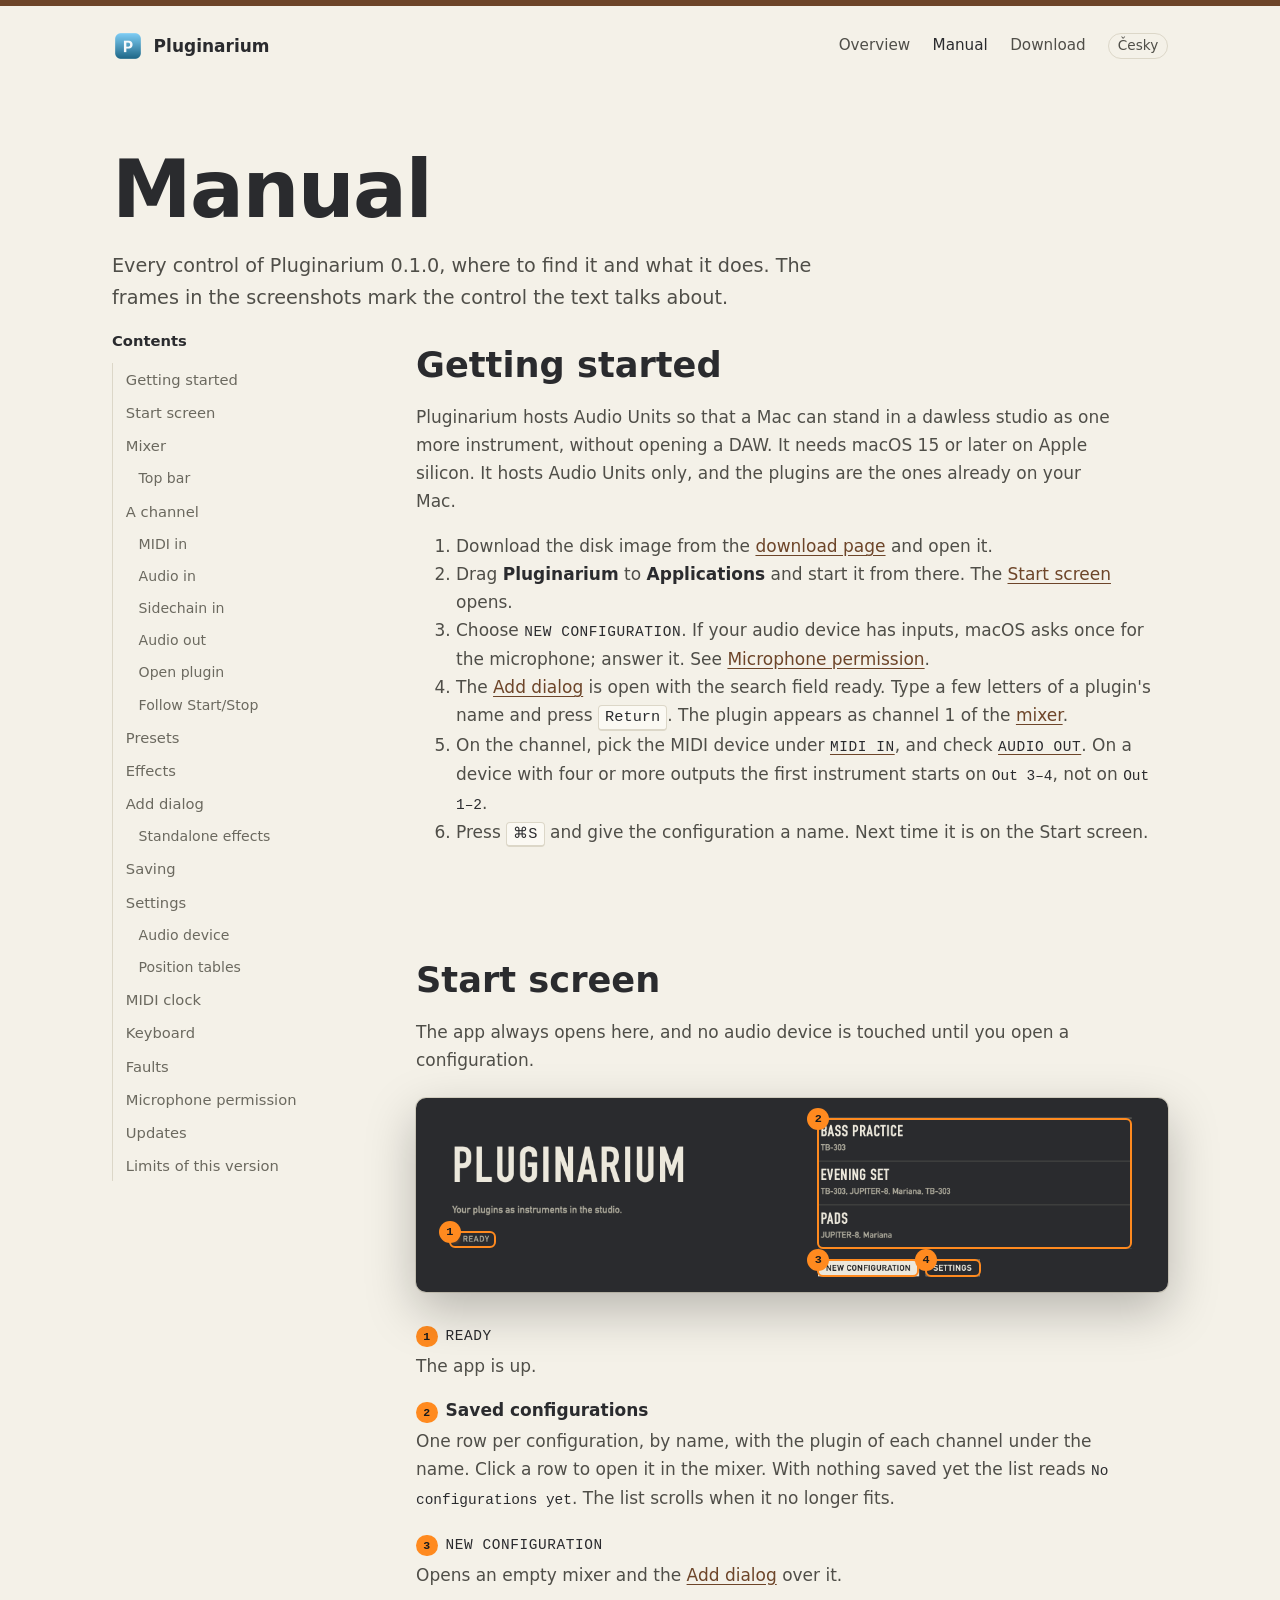
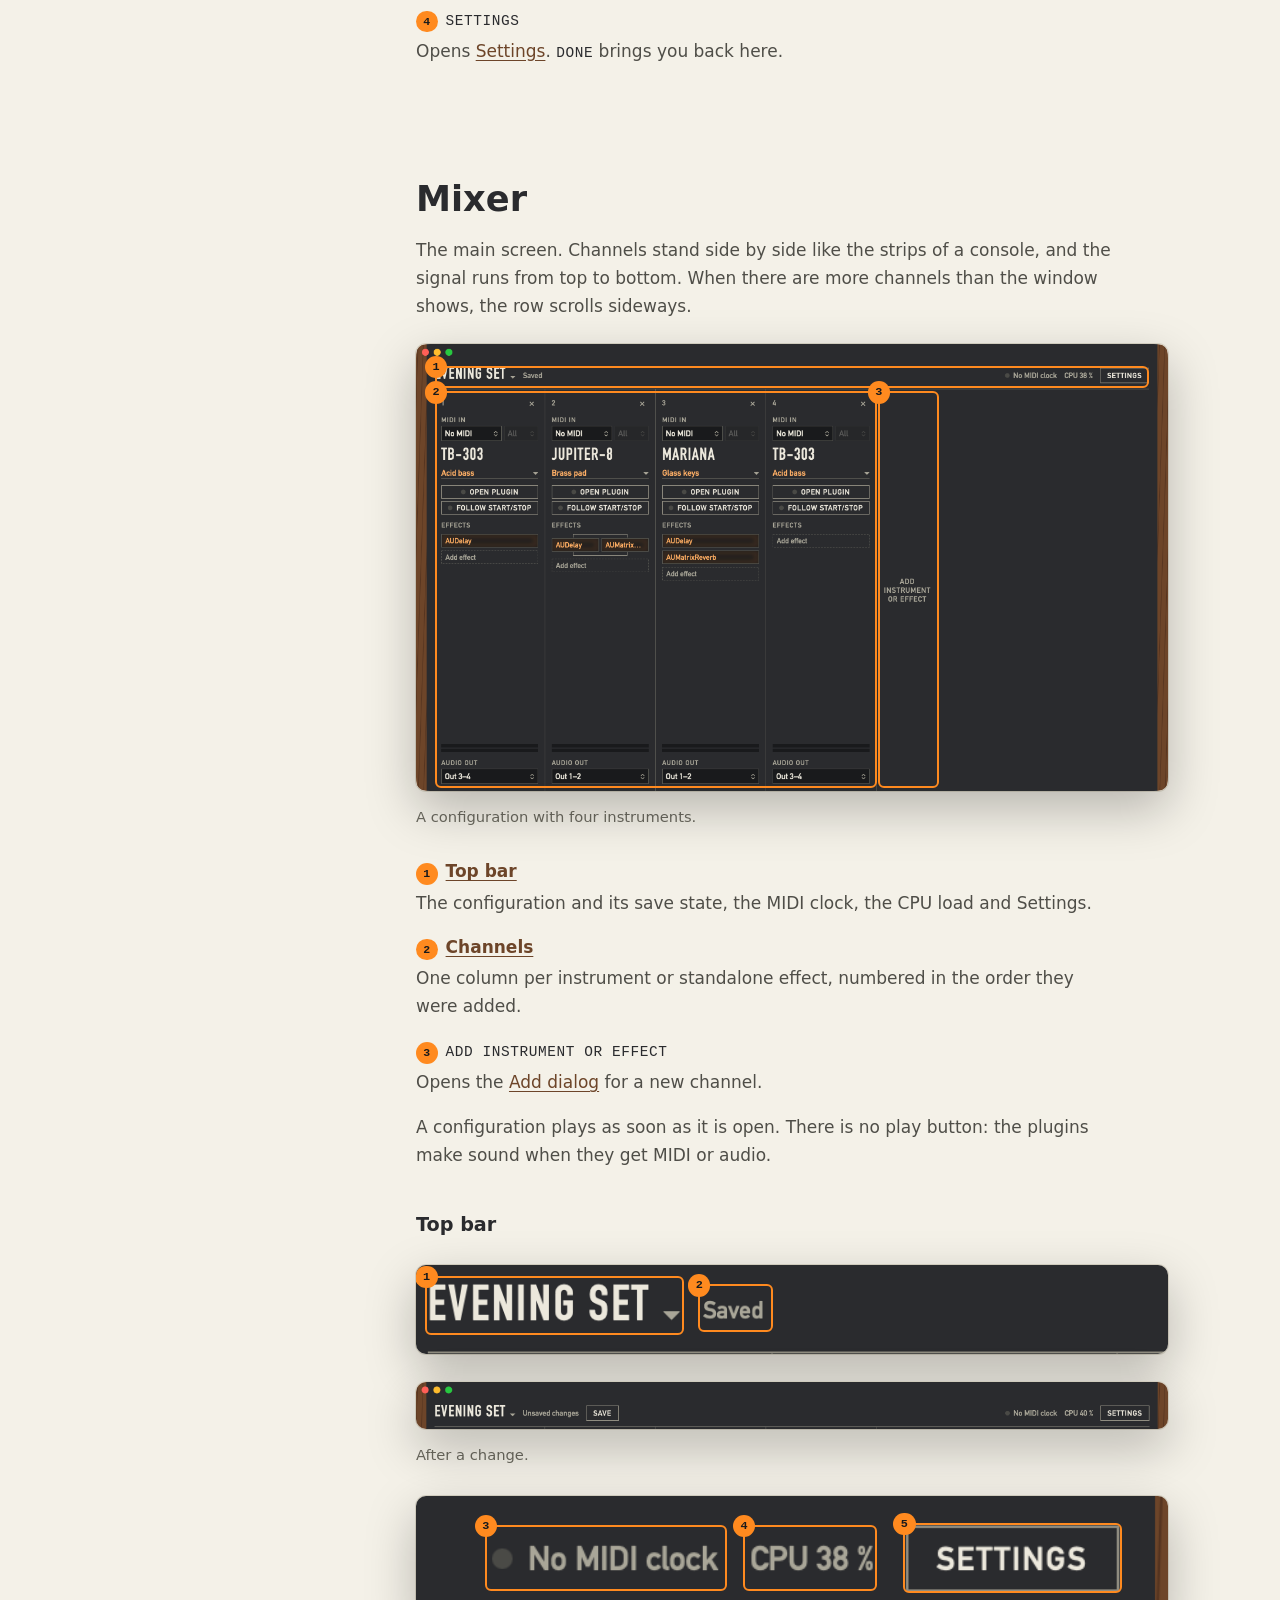
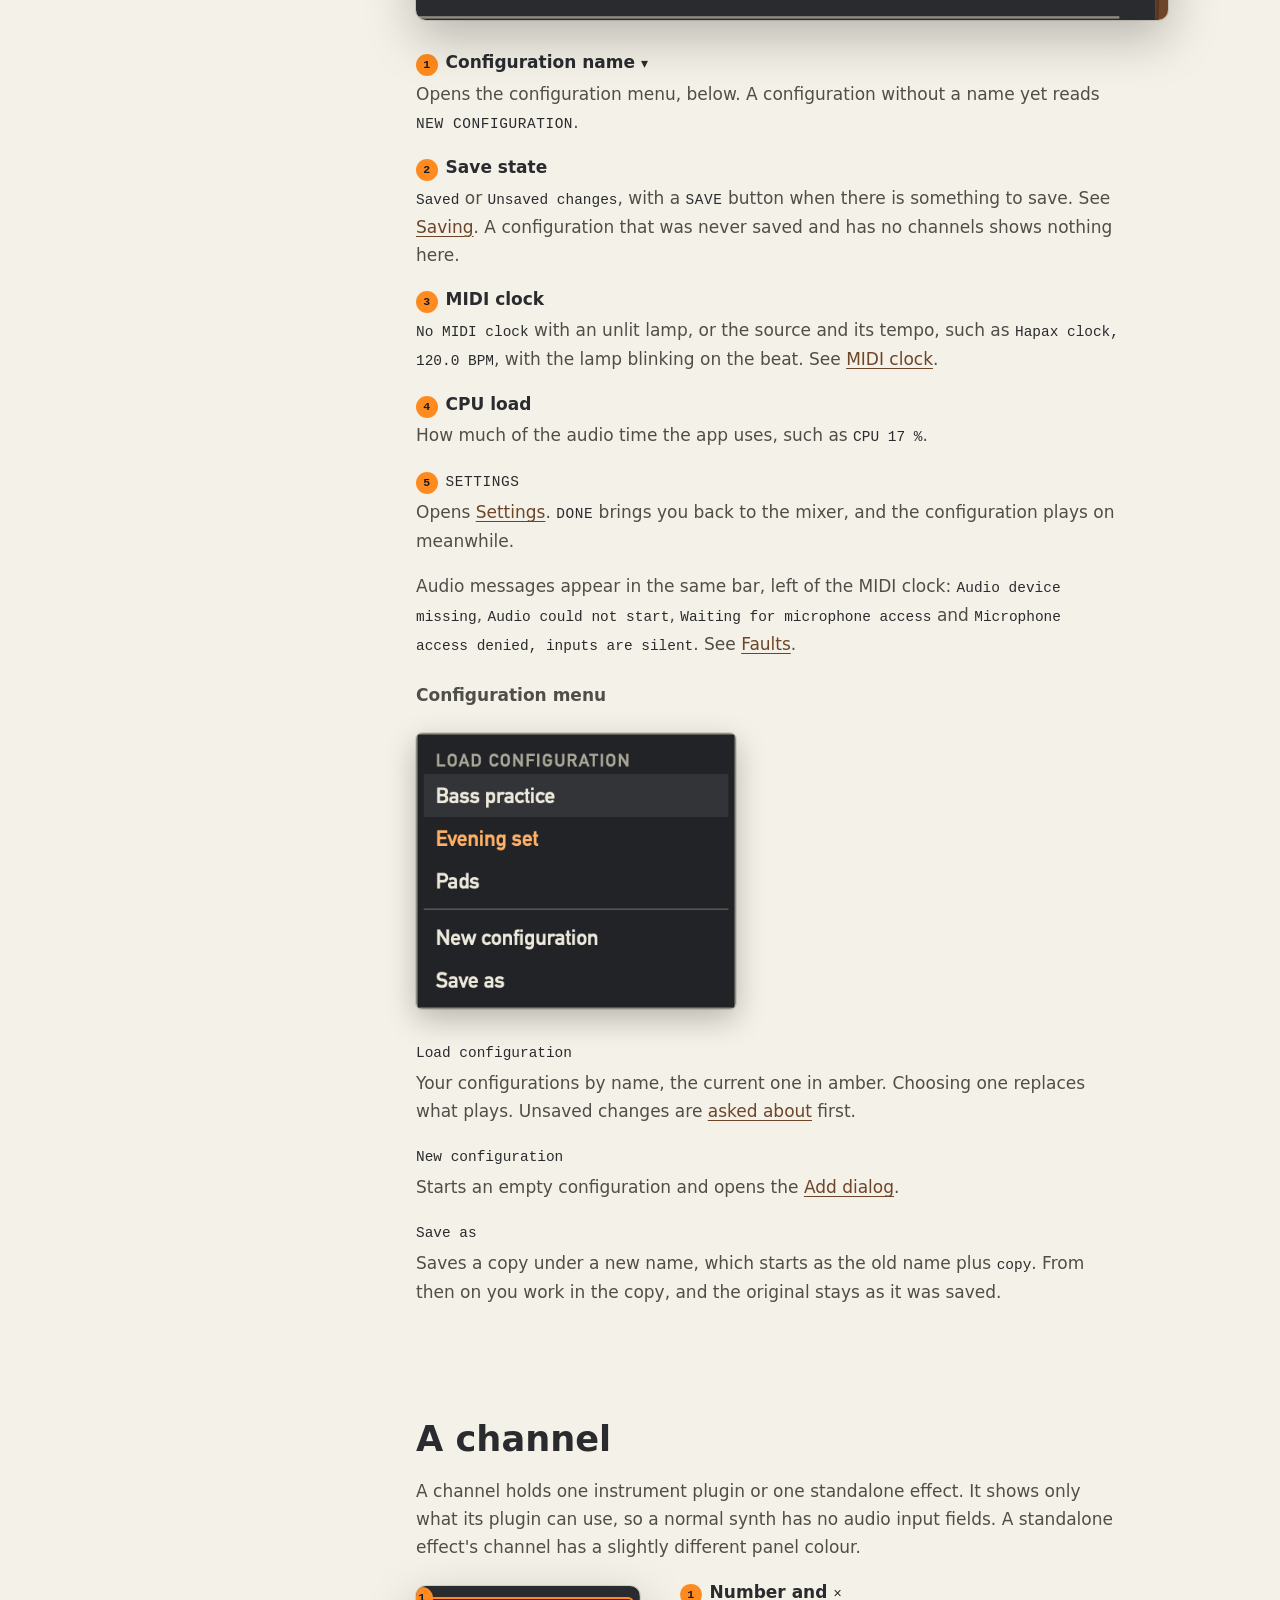
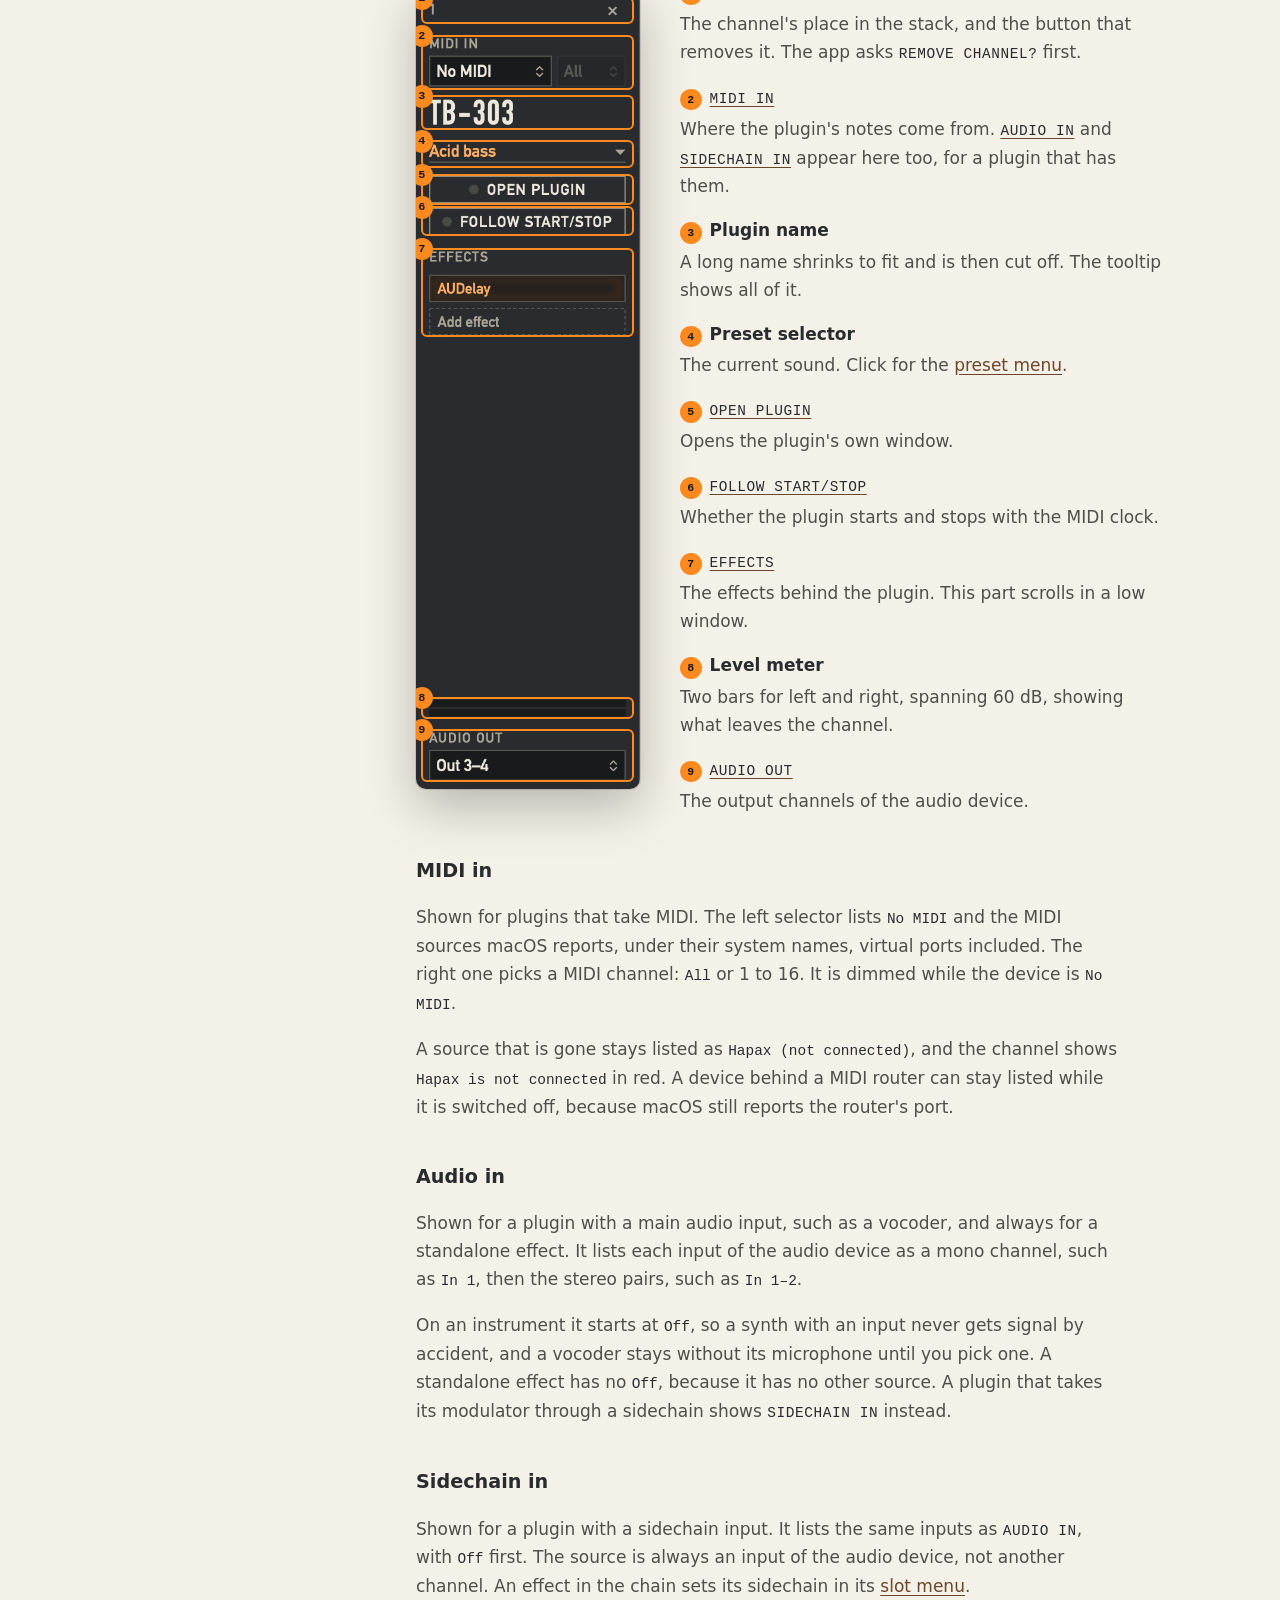
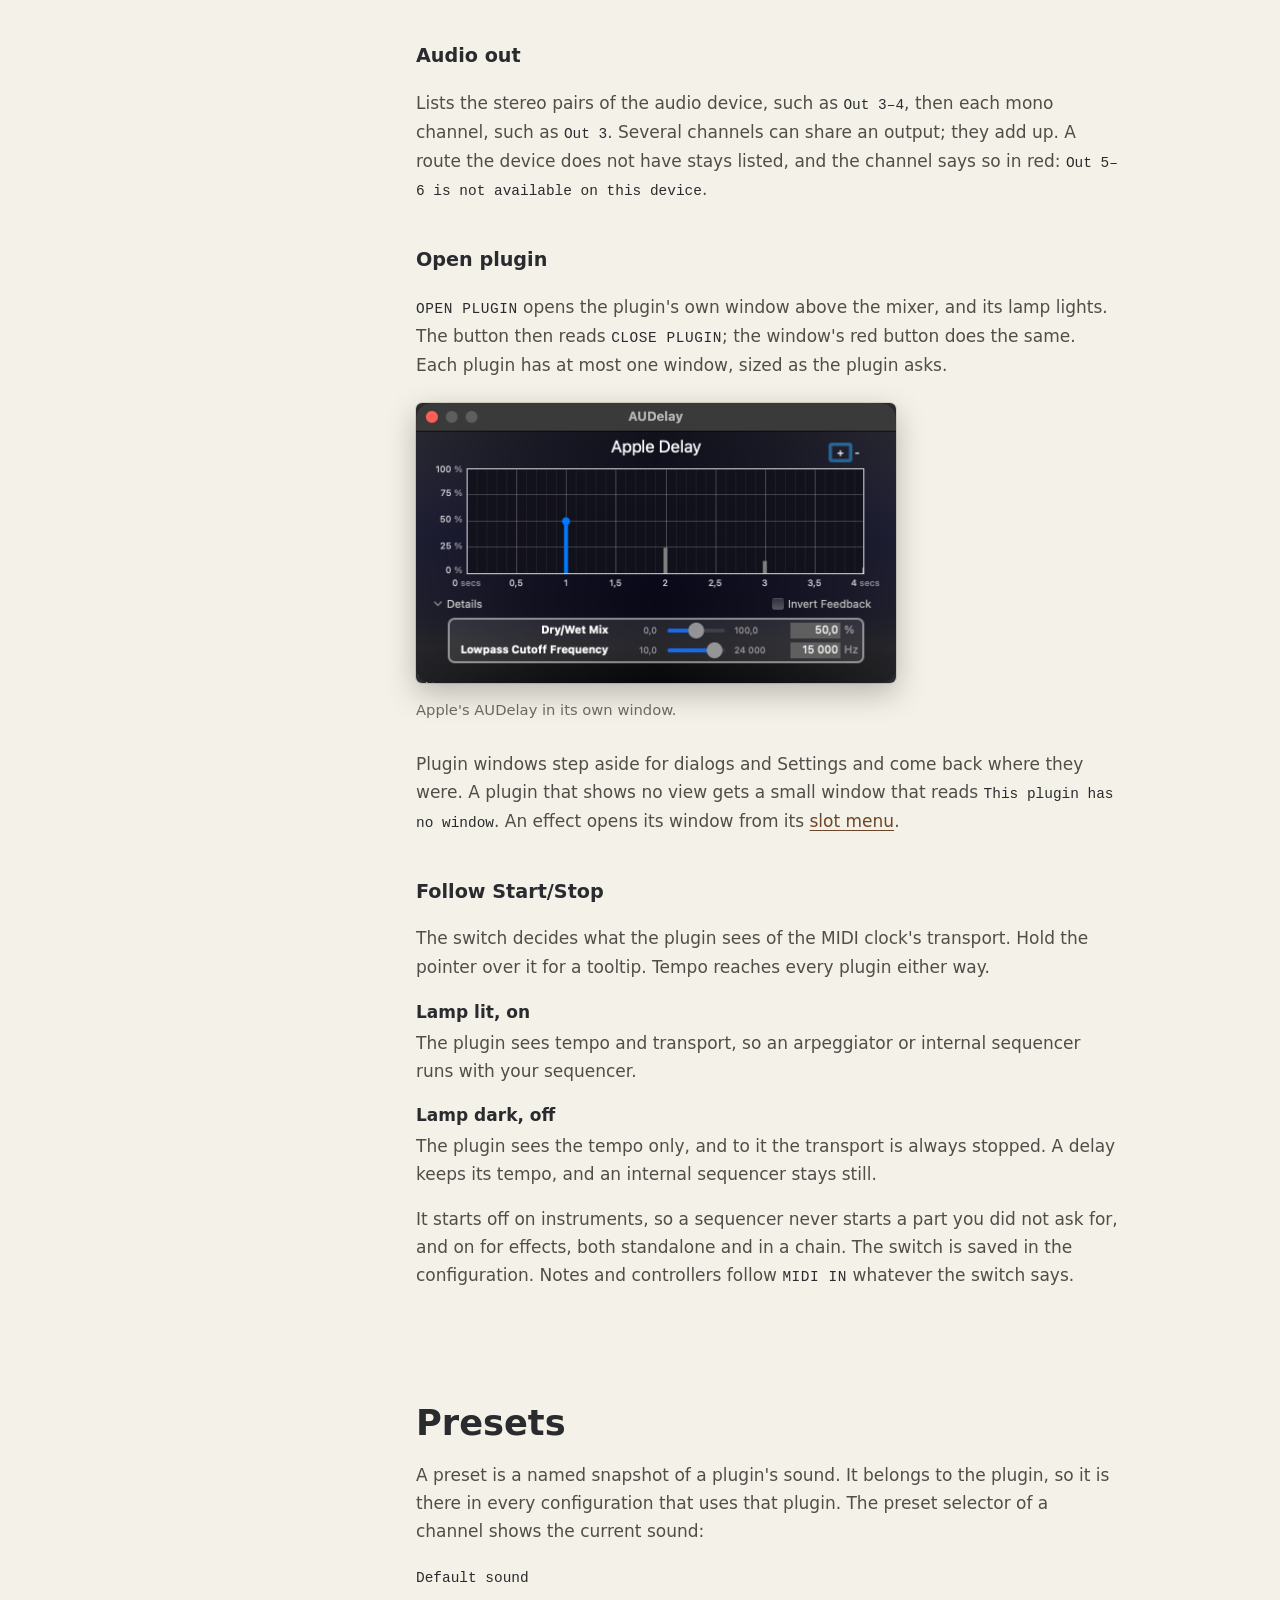
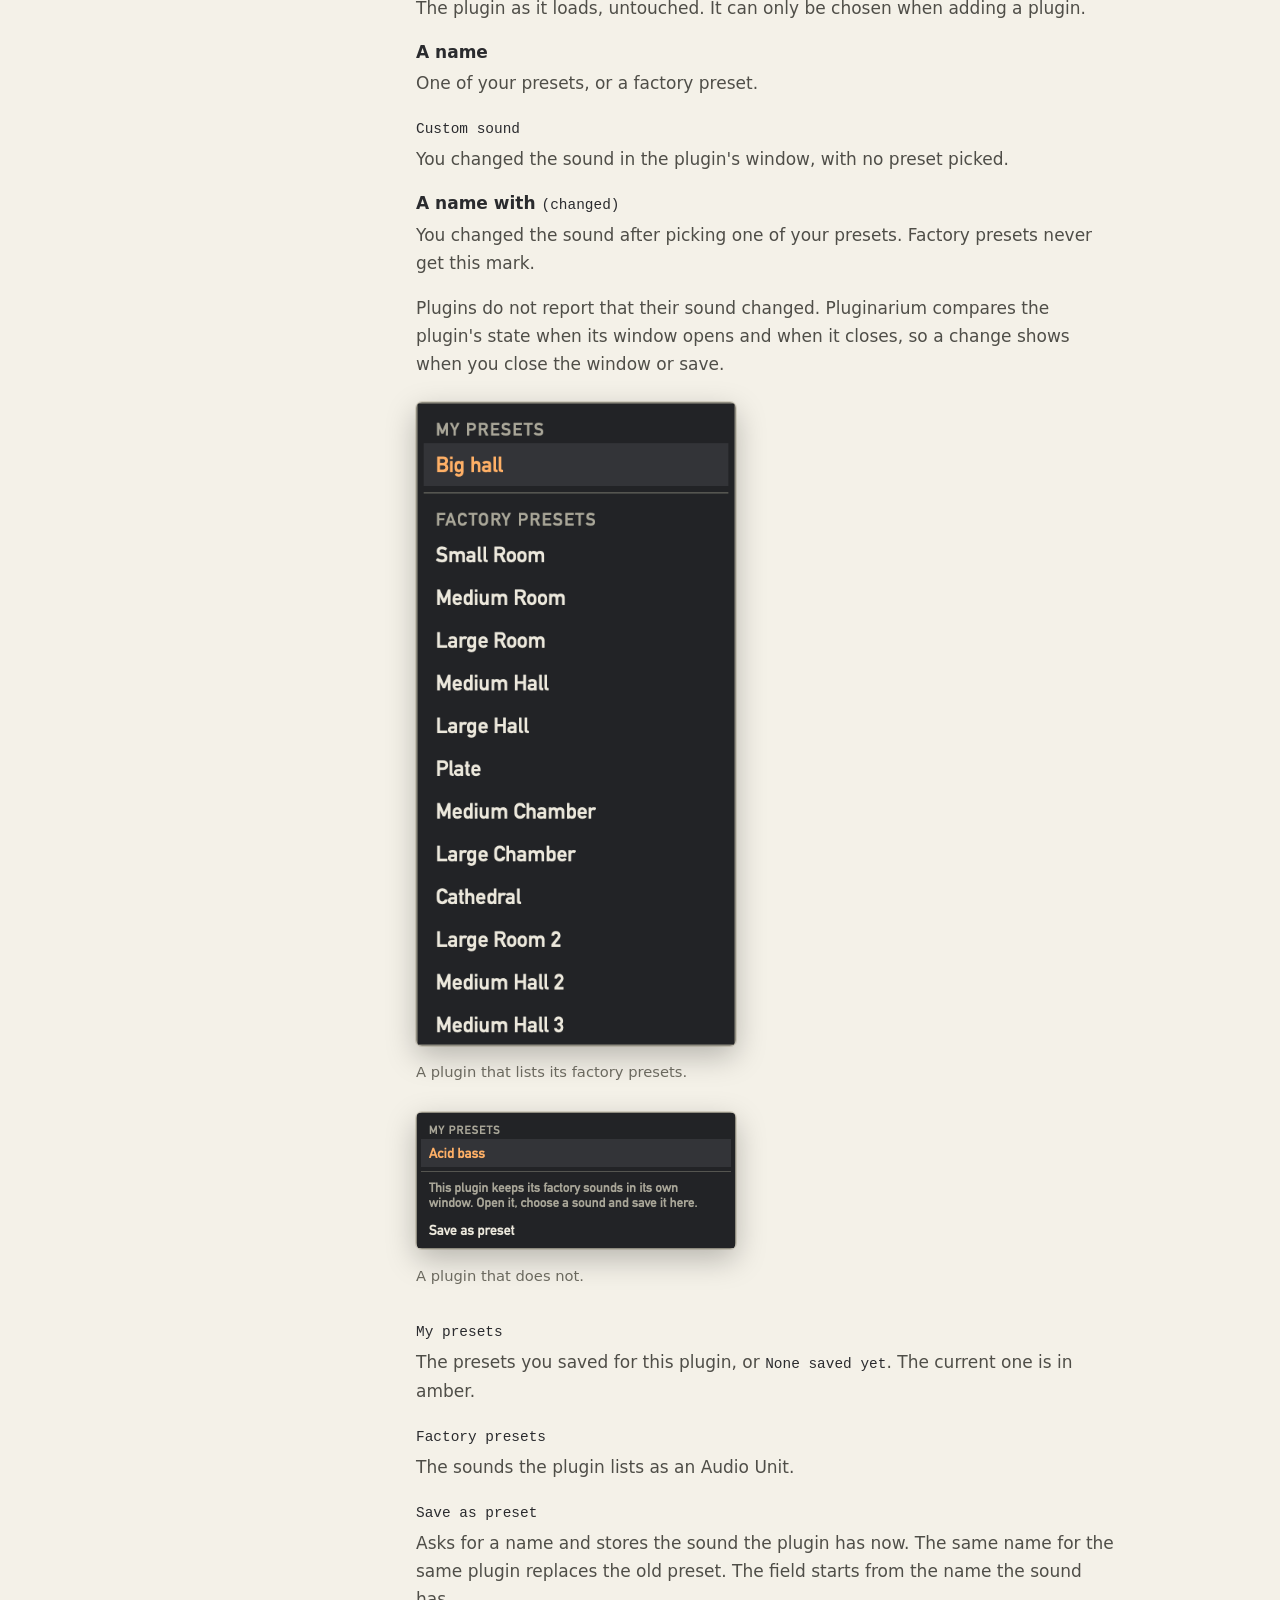
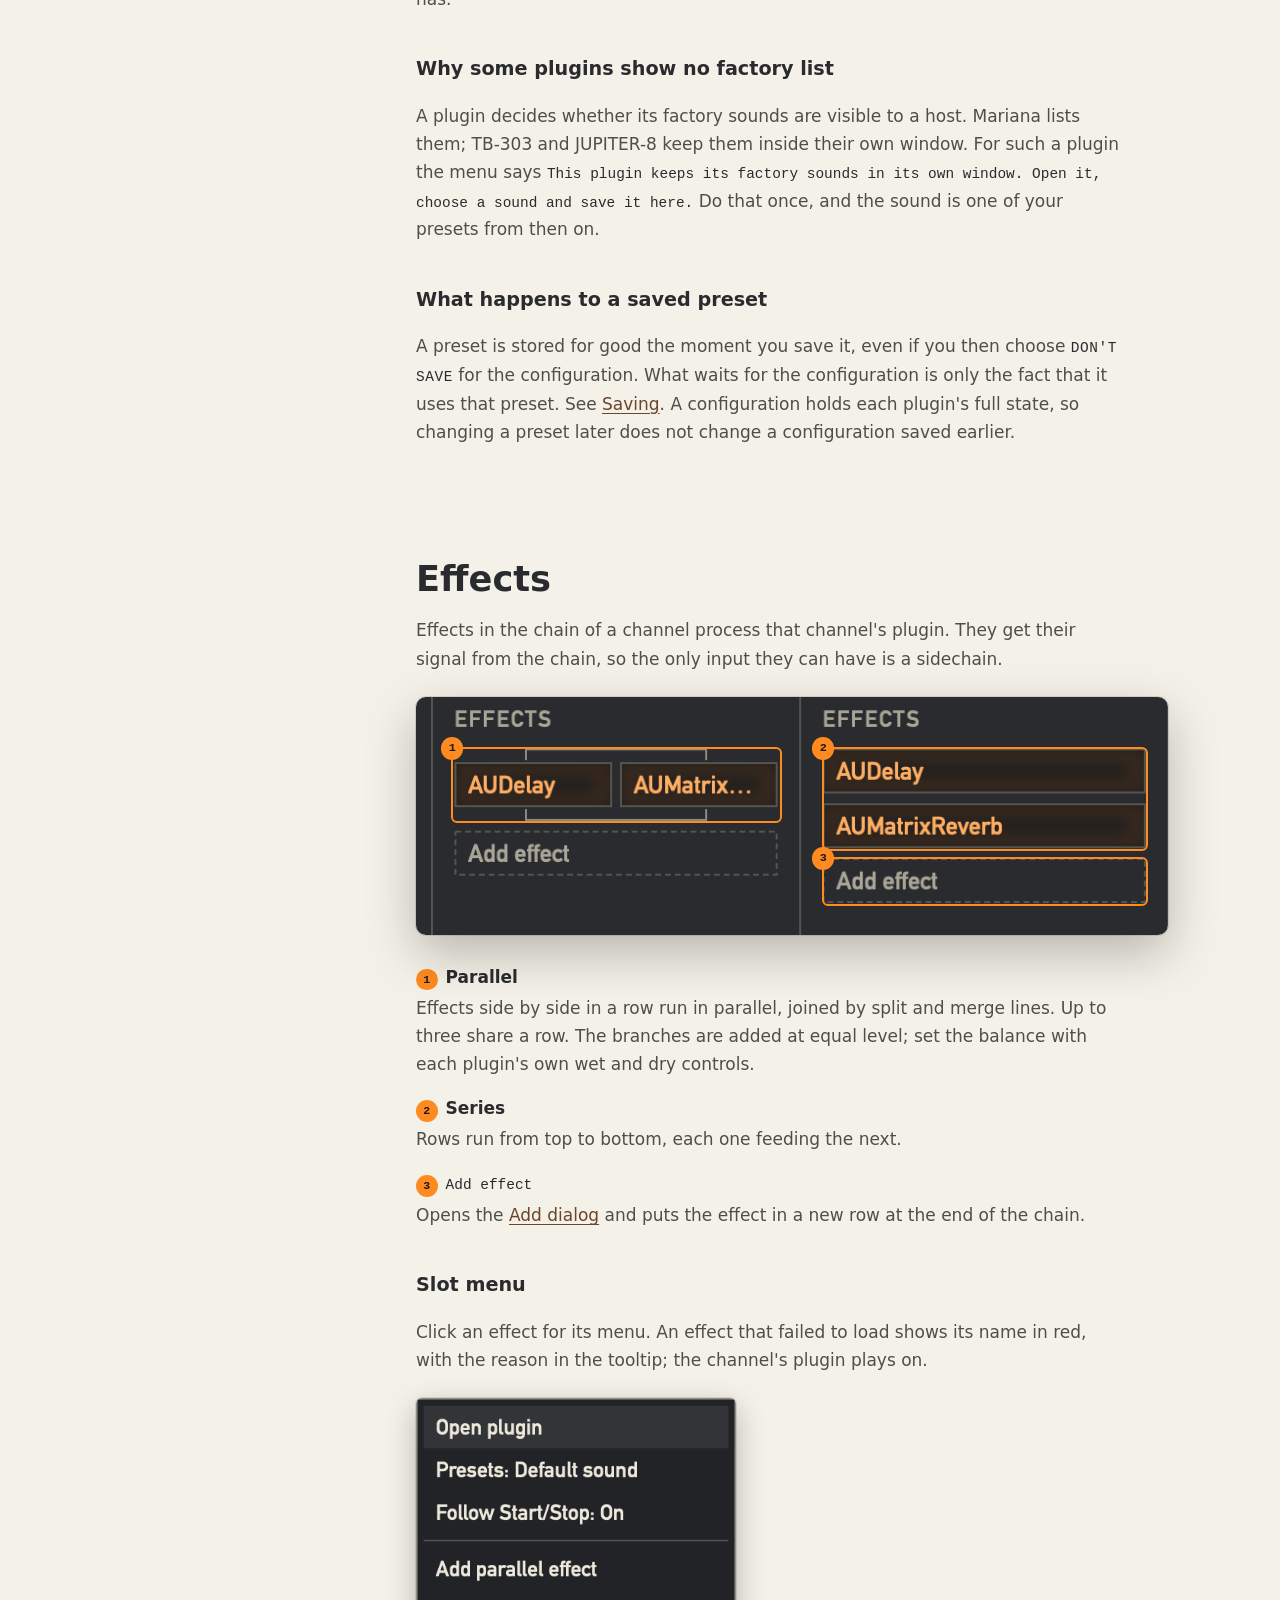
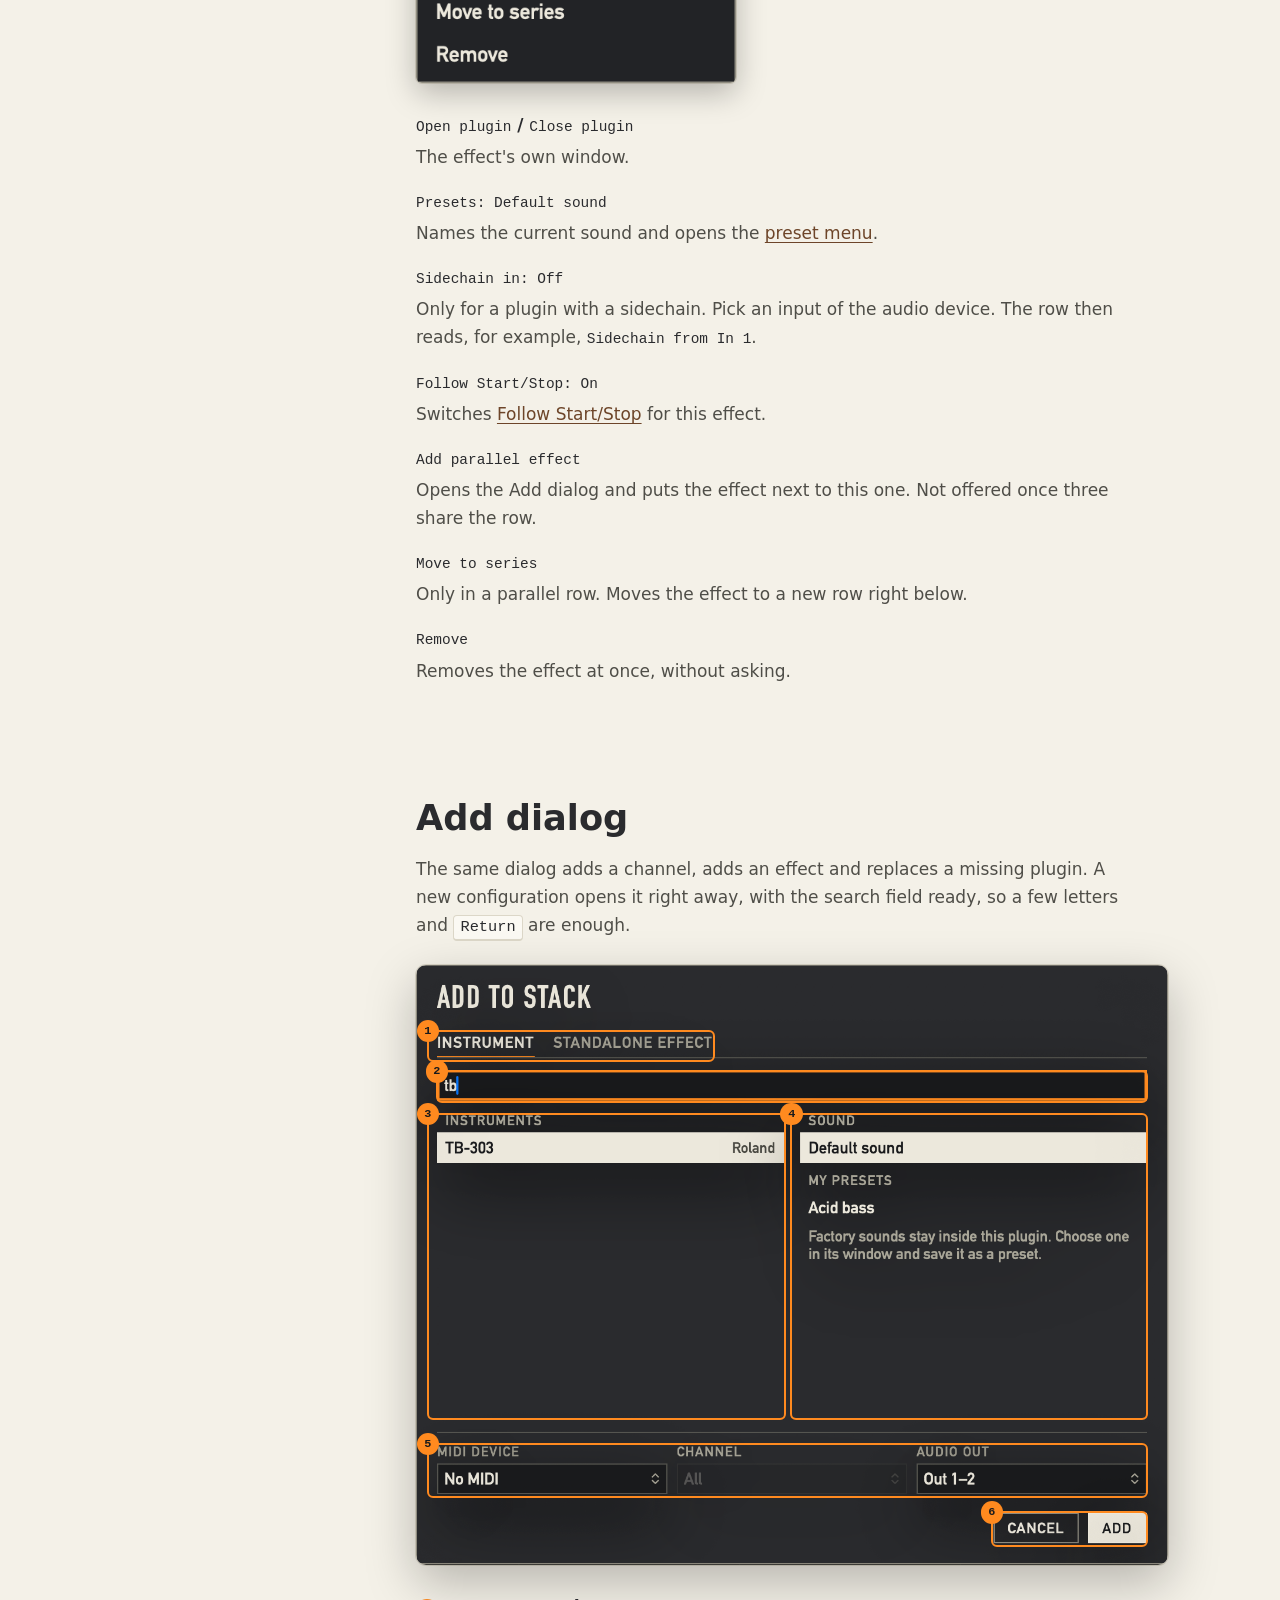
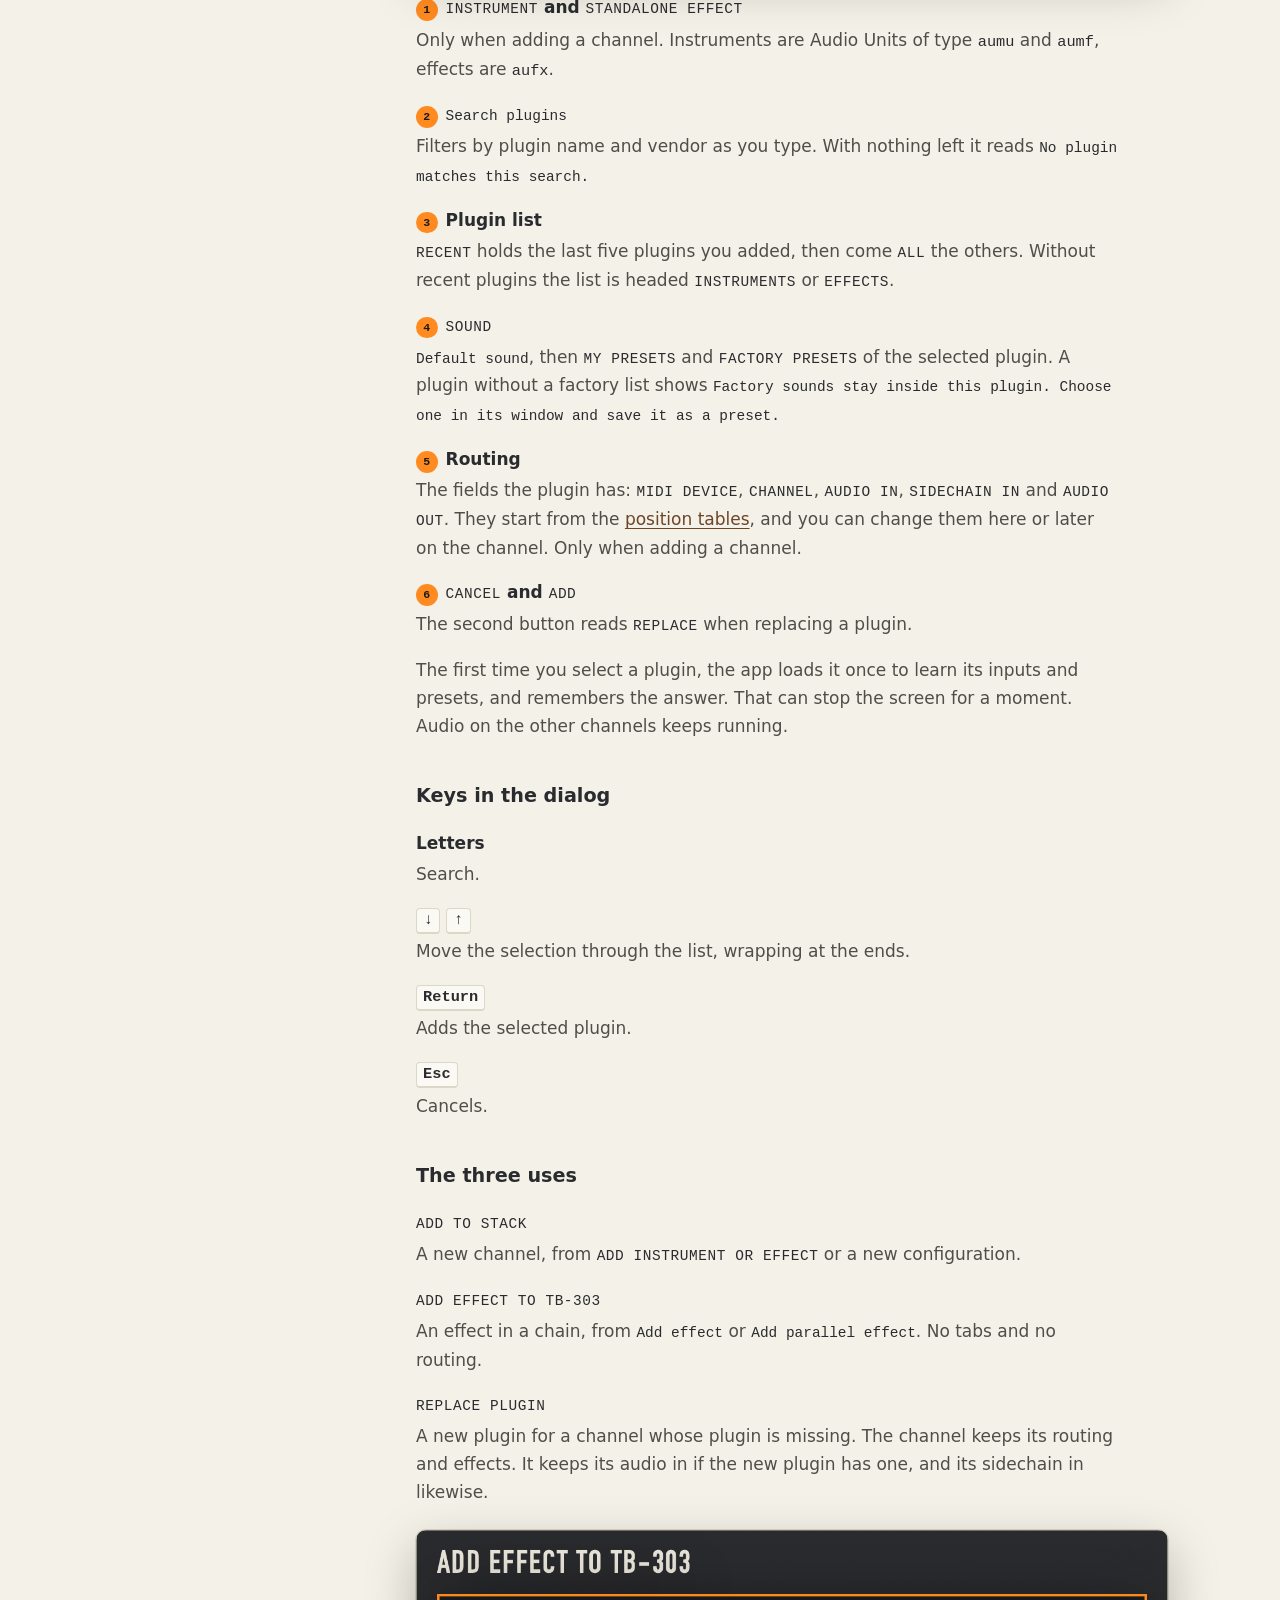
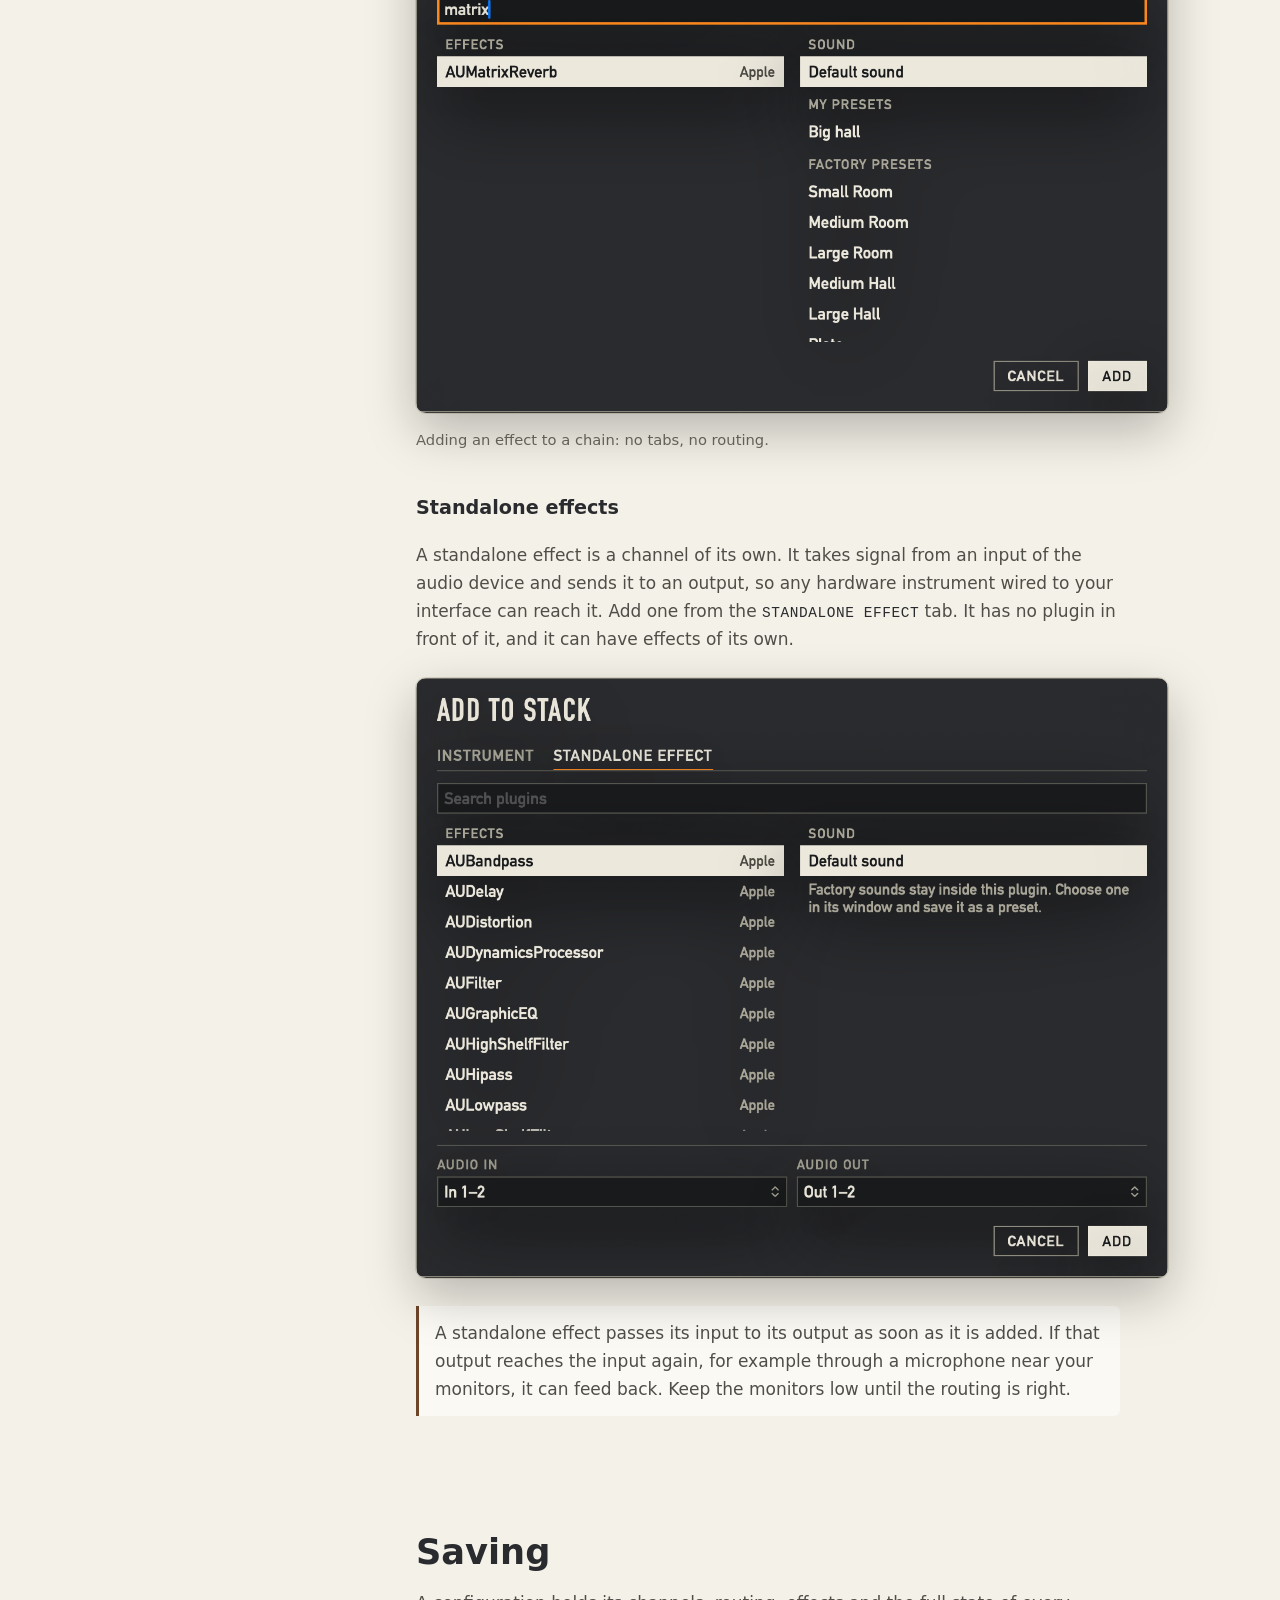
==== commit a97780db: "feat: add Sparkle auto-update" ====
--- a/docs/manual.html
+++ b/docs/manual.html
@@ -70,6 +70,7 @@
         <li><a href="#keys">Keyboard</a></li>
         <li><a href="#faults">Faults</a></li>
         <li><a href="#microphone">Microphone permission</a></li>
+        <li><a href="#updates">Updates</a></li>
         <li><a href="#limits">Limits of this version</a></li>
       </ol>
     </nav>
@@ -799,6 +800,13 @@
         Security › Microphone</b> and start the app again.</p>
       </section>
 
+      <section id="updates">
+        <h2>Updates</h2>
+        <p>At every launch Pluginarium asks whether a newer version exists and, if so, offers it.
+        Nothing is installed without your OK. <span class="ui">Check for Updates…</span> in the
+        app menu asks right away. Without an internet connection the app starts as usual.</p>
+      </section>
+
       <section id="limits">
         <h2>Limits of this version</h2>
         <ul>
